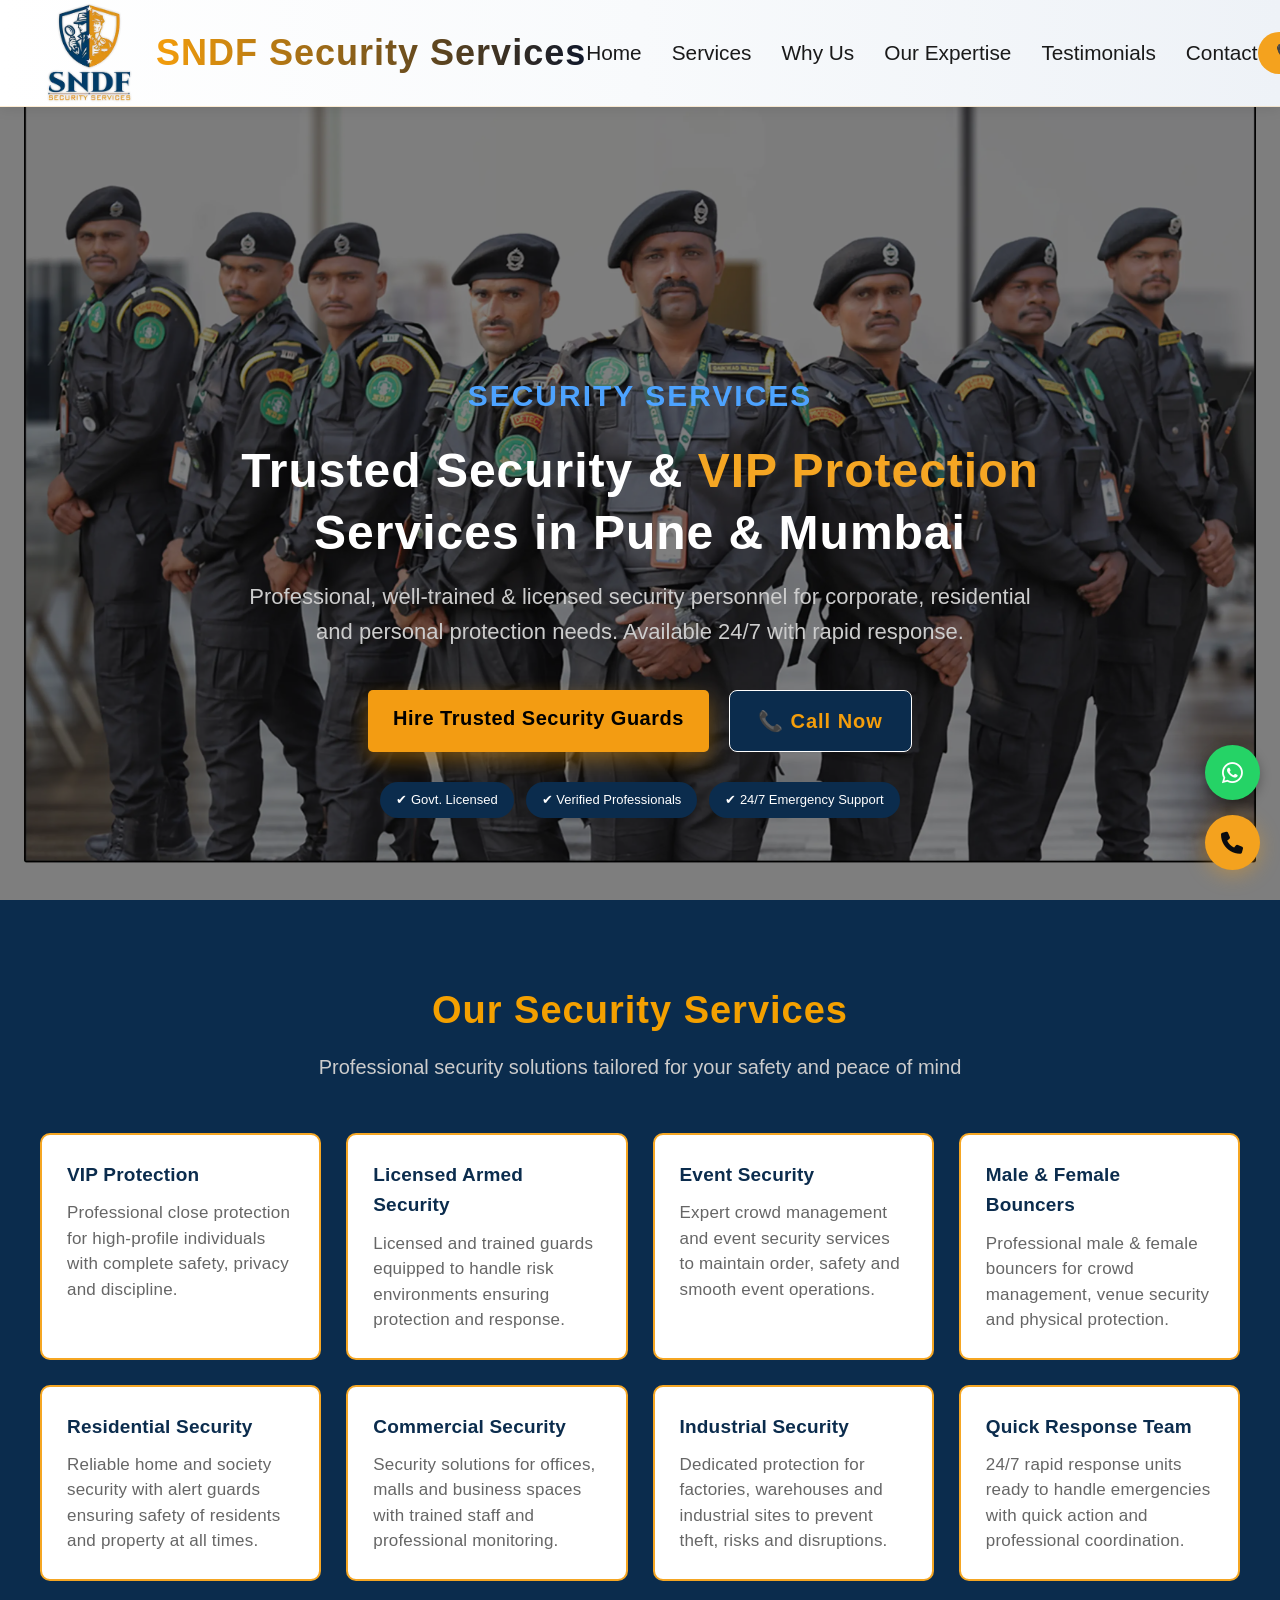
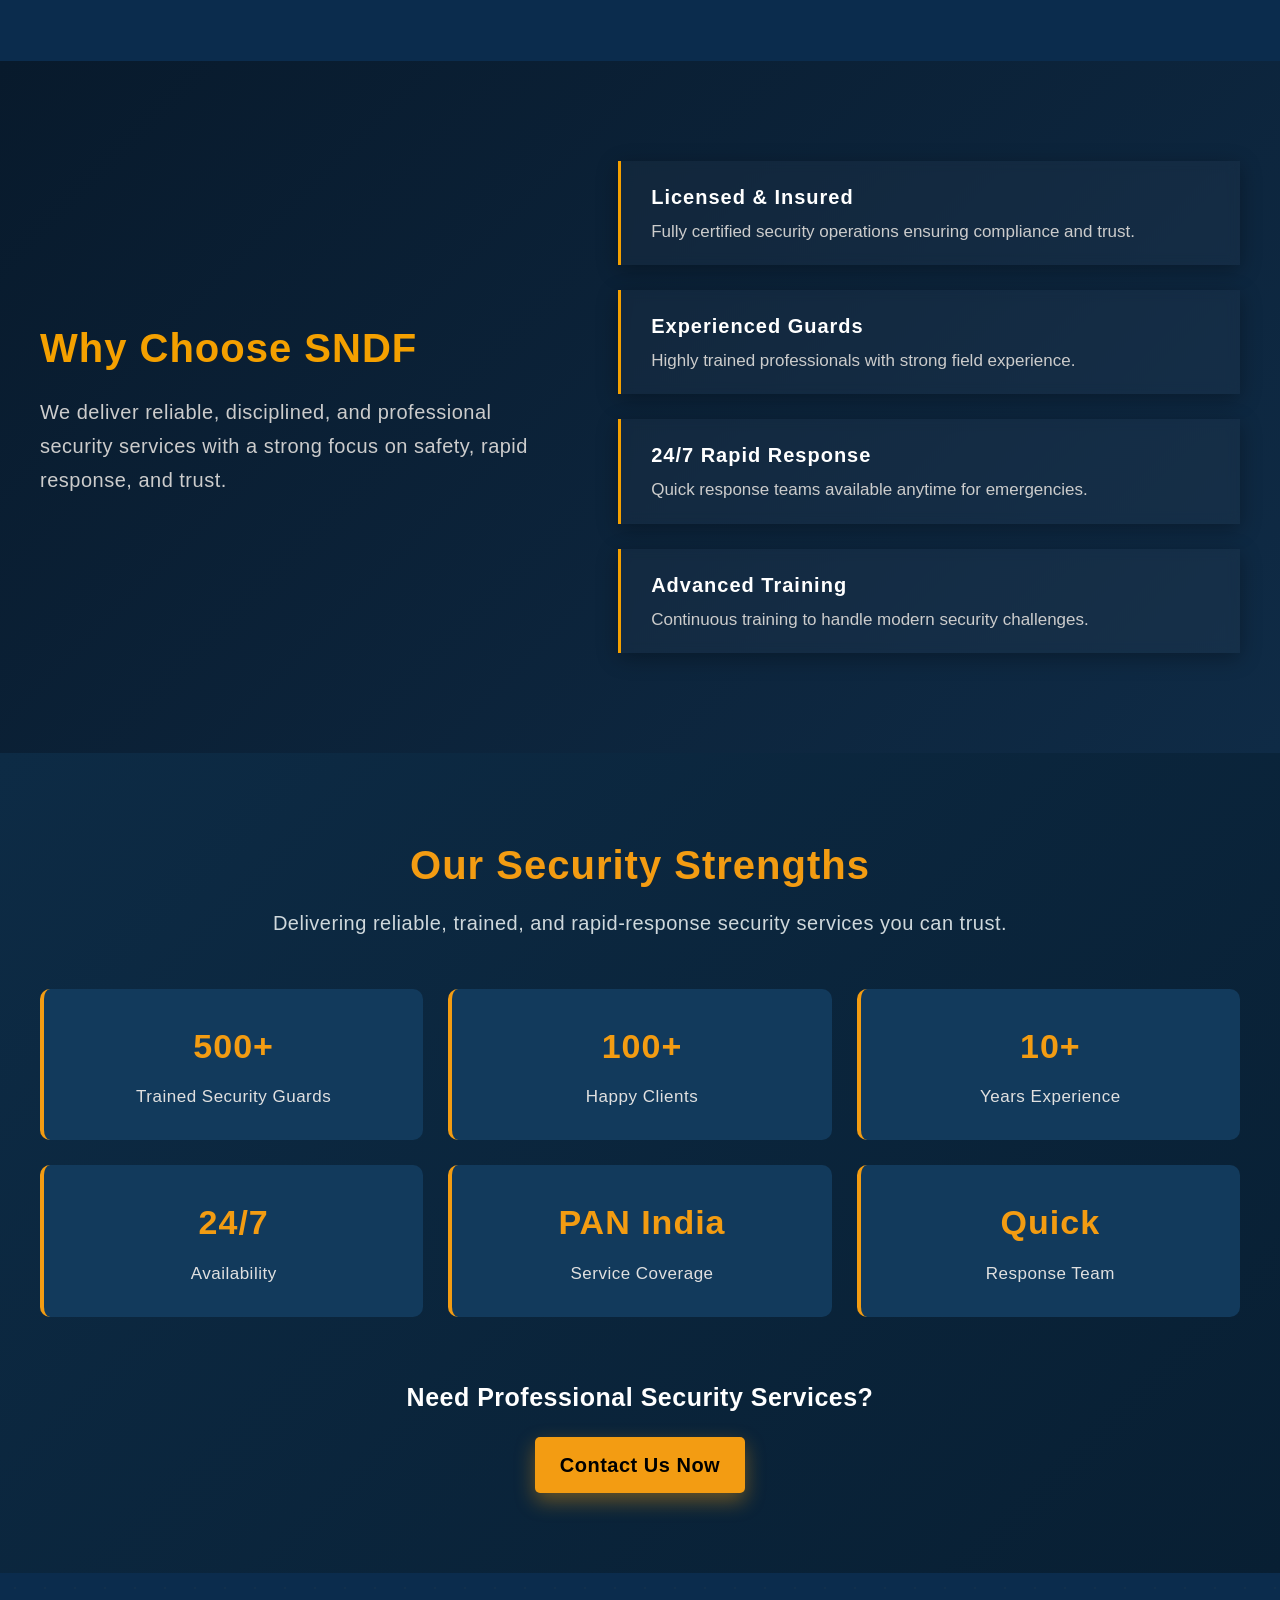
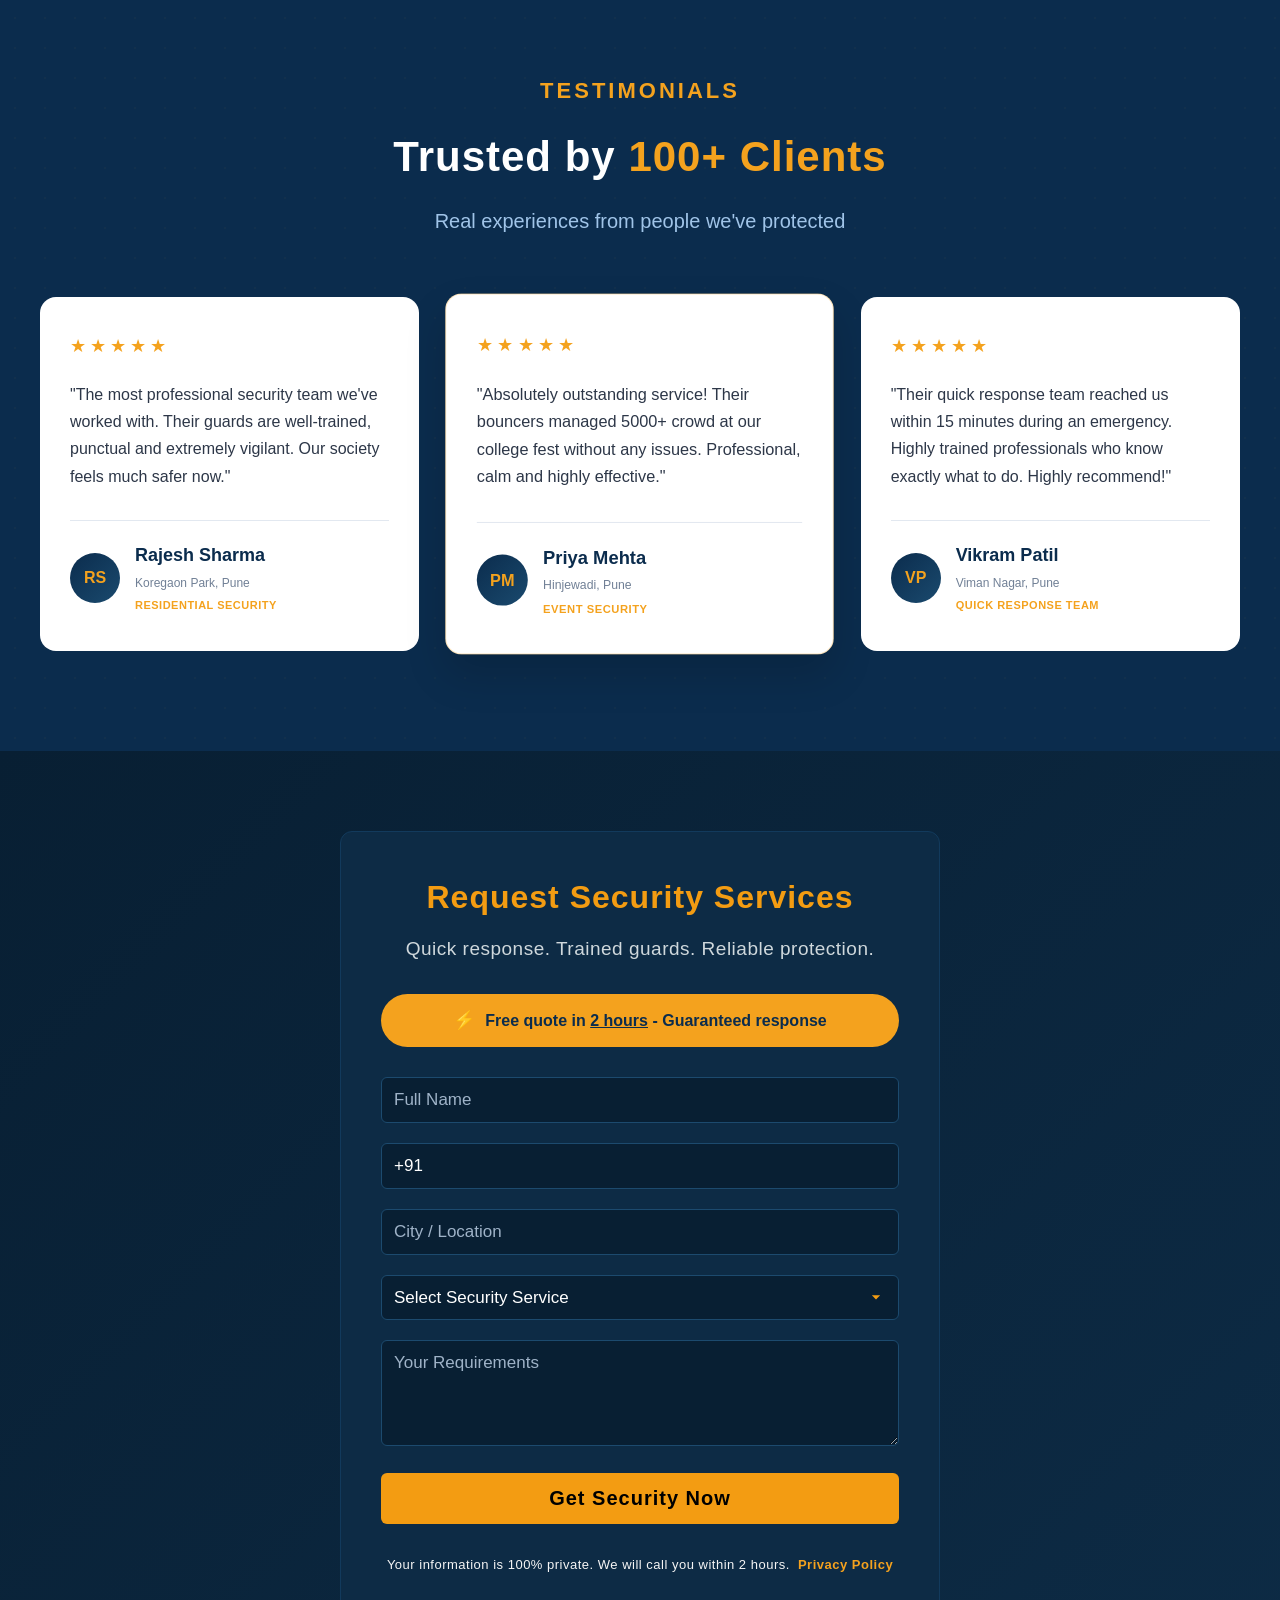
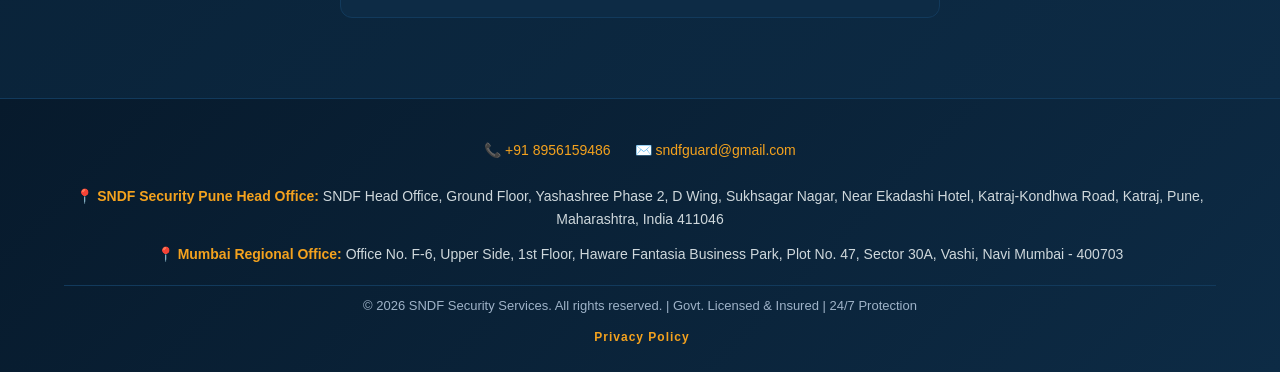
==== index.html @ a72ad461 "mobileno" ====
<!DOCTYPE html>
<html lang="en">
<head>
    <meta charset="UTF-8">
    <meta name="viewport" content="width=device-width, initial-scale=1.0">

<meta name="description" content="Looking for security guard services in Pune? SNDF provides trained security guards, bouncers, event security, corporate and residential protection. Available 24/7. Call now.">
<meta name="keywords" content="security services pune, security guards pune, bouncer services pune, private security pune, SNDF security">

<meta name="author" content="SNDF Security Services">


<meta property="og:title" content="SNDF Security Services Pune">
<meta property="og:description" content="Professional security guard services in Pune">
<meta property="og:image" content="https://sndfpunesecurity.in/images/logo.webp">
<meta property="og:url" content="https://sndfpunesecurity.in">
<meta property="og:type" content="website">


<title>Security Guard Services in Pune | SNDF Security Agency</title>

    <link rel="icon" type="image/png" href="images/favicon.png">
    <link rel="stylesheet" href="style.css">
    <link rel="stylesheet" href="https://cdnjs.cloudflare.com/ajax/libs/font-awesome/6.5.0/css/all.min.css">


    <link rel="canonical" href="https://sndfpunesecurity.in/">


    <meta name="google-site-verification" content="GGjmuTQtkPu5ayFRX8YN4pmaM0KZquWEg05yNqDVQi4" />
  </head>
<body>

    <!-- Navigation -->
<nav class="navbar">
        <div class="nav-container">
            
<div class="logo">

    <div class="logo-shield">
        <img src="images/logo.webp" alt="SNDF Security Services Pune Logo" class="logo-img">
    </div>

    <div class="logo-text">
    <span class="logo-full">
        <h2>SNDF Security Services</h2>
    </span>
</div>
</div>  
            <div class="nav-links">
               <a href="#home">Home</a>
                <a href="#services">Services</a>
                <a href="#why">Why Us</a>
                <a href="#expertise">Our Expertise</a>
                <a href="#testimonials">Testimonials</a>
                <a href="#contact">Contact</a>
            </div>


            <div class="nav-phone">
            <a href="tel:+918956159486" class="phone-link">
                📞 +91 8956159486
            </a>
          </div>

        </div>
        
    </nav>

    <!-- hero section -->

  <section class="hero" id="home">

  <div class="hero-overlay"></div>

  <div class="hero-content">
    <h5>SECURITY SERVICES</h5>

    <h1>
      Trusted Security & <span>VIP Protection</span><br>
      Services in Pune & Mumbai
    </h1>

    <p>
      Professional, well-trained & licensed security personnel for corporate, residential and personal protection needs. Available 24/7 with rapid response.
    </p>

    <div class="hero-buttons">
      <a href="#contact" class="btn-primary">Hire Trusted Security Guards</a>

       <a href="tel:+918956159486" class="btn-call">📞 Call Now</a>
    </div>

<div class="hero-badges">
  <span>✔ Govt. Licensed</span>
  <span>✔ Verified Professionals</span>
  <span>✔ 24/7 Emergency Support</span>
</div>
  </div>

</section>

        <!-- Services Section -->
  <section class="services" id="services">
  <div class="container">

    <h2 class="section-title">Our Security Services</h2>
    <p class="section-subtitle">
      Professional security solutions tailored for your safety and peace of mind
    </p>

    <div class="services-grid">

      <!-- Row 1 -->
      <div class="service-card">
        <h3>VIP Protection</h3>
        <p>Professional close protection for high-profile individuals with complete safety, privacy and discipline.</p>
      </div>

      <div class="service-card">
        <h3>Licensed Armed Security</h3>
        <p>Licensed and trained guards equipped to handle risk environments ensuring protection and response.</p>
      </div>

      <div class="service-card">
        <h3>Event Security</h3>
        <p>Expert crowd management and event security services to maintain order, safety and smooth event operations.</p>
      </div>

      <div class="service-card">
        <h3>Male & Female Bouncers</h3>
        <p>Professional male & female bouncers for crowd management, venue security and physical protection.</p>
      </div>

      <!-- Row 2 -->
      <div class="service-card">
        <h3>Residential Security</h3>
        <p>Reliable home and society security with alert guards ensuring safety of residents and property at all times.</p>
      </div>

      <div class="service-card">
        <h3>Commercial Security</h3>
        <p>Security solutions for offices, malls and business spaces with trained staff and professional monitoring.</p>
      </div>

      <div class="service-card">
        <h3>Industrial Security</h3>
        <p>Dedicated protection for factories, warehouses and industrial sites to prevent theft, risks and disruptions.</p>
      </div>

      <div class="service-card">
        <h3>Quick Response Team</h3>
        <p>24/7 rapid response units ready to handle emergencies with quick action and professional coordination.</p>
      </div>

    </div>

  </div>
</section>

        <!-- Why Choose Us -->
    
<section class="why-premium" id="why">
  <div class="container why-wrapper">

    <!-- LEFT SIDE -->
    <div class="why-left">
      <h2>Why Choose SNDF</h2>
      <p>
        We deliver reliable, disciplined, and professional security services
        with a strong focus on safety, rapid response, and trust.
      </p>
    </div>

    <!-- RIGHT SIDE -->
    <div class="why-right">

      <div class="why-strip">
        <h3>Licensed & Insured</h3>
        <p>Fully certified security operations ensuring compliance and trust.</p>
      </div>

      <div class="why-strip">
        <h3>Experienced Guards</h3>
        <p>Highly trained professionals with strong field experience.</p>
      </div>

      <div class="why-strip">
        <h3>24/7 Rapid Response</h3>
        <p>Quick response teams available anytime for emergencies.</p>
      </div>

      <div class="why-strip">
        <h3>Advanced Training</h3>
        <p>Continuous training to handle modern security challenges.</p>
      </div>

    </div>

  </div>
</section>

        <!-- Process Section -->
<section class="strengths-section" id="expertise">
  <div class="container">
    
    <div class="section-header">
      <h2>Our Security Strengths</h2>
      <p>Delivering reliable, trained, and rapid-response security services you can trust.</p>
    </div>

    <div class="strengths-grid">

      <div class="strength-item">
        <h3>500+</h3>
        <p>Trained Security Guards</p>
      </div>

      <div class="strength-item">
        <h3>100+</h3>
        <p>Happy Clients</p>
      </div>

      <div class="strength-item">
        <h3>10+</h3>
        <p>Years Experience</p>
      </div>

      <div class="strength-item">
        <h3>24/7</h3>
        <p>Availability</p>
      </div>

      <div class="strength-item">
        <h3>PAN India</h3>
        <p>Service Coverage</p>
      </div>

      <div class="strength-item">
        <h3>Quick</h3>
        <p>Response Team</p>
      </div>

    </div>

    <div class="strengths-cta">
      <h4>Need Professional Security Services?</h4>
      <a href="#contact" class="btn-primary">Contact Us Now</a>
    </div>

  </div>
</section>


<!-- testimonial -->

<!-- Testimonials Section -->
<section class="testimonials-section" id="testimonials">
  <div class="container">
    <div class="testimonials-header">
      <span class="header-tag">TESTIMONIALS</span>
      <h2>Trusted by <span>100+ Clients</span></h2>
      <p>Real experiences from people we've protected</p>
    </div>

    <div class="testimonials-wrapper">
      
      <!-- Testimonial 1 -->
      <div class="testimonial-card">
        <div class="card-inner">
          <div class="stars">★★★★★</div>
          <p class="testimonial-text">
            "The most professional security team we've worked with. Their guards are well-trained, punctual and extremely vigilant. Our society feels much safer now."
          </p>
          <div class="client-details">
            <div class="client-avatar">RS</div>
            <div class="client-info">
              <h4>Rajesh Sharma</h4>
              <p class="client-location">Koregaon Park, Pune</p>
              <p class="client-service">Residential Security</p>
            </div>
          </div>
        </div>
      </div>

      <!-- Testimonial 2 -->
      <div class="testimonial-card featured">
        <div class="card-inner">
          <div class="stars">★★★★★</div>
          <p class="testimonial-text">
            "Absolutely outstanding service! Their bouncers managed 5000+ crowd at our college fest without any issues. Professional, calm and highly effective."
          </p>
          <div class="client-details">
            <div class="client-avatar">PM</div>
            <div class="client-info">
              <h4>Priya Mehta</h4>
              <p class="client-location">Hinjewadi, Pune</p>
              <p class="client-service">Event Security</p>
            </div>
          </div>
        </div>
      </div>

      <!-- Testimonial 3 -->
      <div class="testimonial-card">
        <div class="card-inner">
          <div class="stars">★★★★★</div>
          <p class="testimonial-text">
            "Their quick response team reached us within 15 minutes during an emergency. Highly trained professionals who know exactly what to do. Highly recommend!"
          </p>
          <div class="client-details">
            <div class="client-avatar">VP</div>
            <div class="client-info">
              <h4>Vikram Patil</h4>
              <p class="client-location">Viman Nagar, Pune</p>
              <p class="client-service">Quick Response Team</p>
            </div>
          </div>
        </div>
      </div>

    </div>
  </div>
</section>


<!-- Contact Section -->
       
<section id="contact" class="contact-section">
  <div class="container">

    <div class="contact-card">
      <h2>Request Security Services</h2>
      <p>Quick response. Trained guards. Reliable protection.</p>


       <div class="urgency-banner">
        <div class="urgency-content">
          <span class="lightning">⚡</span>
          <span class="urgency-text">Free quote in <strong>2 hours</strong> - Guaranteed response</span>
        </div>
      </div>

      <form id="contactForm" class="contact-form" action="https://formsubmit.co/sndfguard@gmail.com" method="POST">

        <div class="form-group">

           <input type="text" id="name" name="Full Name" placeholder="Full Name" required
           oninput="this.value = this.value.replace(/[^A-Za-z\s]/g, '')">

        </div>

        <!-- <div class="form-group">
           <input type="tel" id="phone" name="Mobile Number" placeholder="Mobile Number" maxlength="10" required
           oninput="this.value = this.value.replace(/[^0-9]/g, '')">
        </div> -->

     
        <div class="form-group">
            <input type="tel" id="phone" name="Mobile Number" placeholder="9876543210" maxlength="14" required
                  value="+91 " oninput="validatePhoneNumber(this)">
        </div>

        <div class="form-group">
          <input type="text" id="city" name="location" placeholder="City / Location" required>
        </div>

        <!-- SERVICES DROPDOWN -->
        <div class="form-group">
          <select id="service" name="service" required>
            <option value="">Select Security Service</option>

            <option>VIP Protection</option>
            <option>Licensed Armed Security</option>
            <option>Event Security</option>
            <option>Male & Female Bouncers</option>
            <option>Residential Security</option>
            <option>Commercial Security</option>
            <option>Industrial Security</option>
            <option>Quick Response Team (QRT)</option>
          </select>
        </div>

        <div class="form-group">
          <textarea rows="4" name="Requirements" placeholder="Your Requirements"></textarea>
        </div>

        <button type="submit">Get Security Now</button>

        
        <div class="privacy-note">
          
          <p>Your information is 100% private. We will call you within 2 hours. <a href="javascript:void(0)" class="privacy-link">Privacy Policy</a> </p>
      </div>

        <input type="hidden" name="_subject" value="🚨 New SndfGuard Enquiry">

        <input type="hidden" name="_template" value="table">

        <input type="hidden" name="_next" value="https://sndfpunesecurity.in//thankyou.html">

        <input type="hidden" name="_captcha" value="false">

      </form>
    </div>

  </div>
</section>


        <!-- Footer -->
        <footer class="footer">
            <div class="footer-info">
                <div class="footer-contact">
                    <span>
                        📞 <a href="tel:+918956159486">+91 8956159486</a> 
                        
                    </span>
                    <span>✉️ <a href="mailto:sndfguard@gmail.com">sndfguard@gmail.com</a></span>
                </div>

                <p>📍 <strong>SNDF Security Pune Head Office:</strong> 
                   SNDF Head Office, Ground Floor, Yashashree Phase 2, D Wing, Sukhsagar Nagar,
                   Near Ekadashi Hotel, Katraj-Kondhwa Road, Katraj, Pune, Maharashtra, India 411046
                </p>

                <p>📍 <strong>Mumbai Regional Office:</strong> 
                    Office No. F-6, Upper Side, 1st Floor, 
                    Haware Fantasia Business Park, Plot No. 47, 
                    Sector 30A, Vashi, Navi Mumbai - 400703
                </p>
            </div>

            <div class="footer-bottom">
                <p>© 2026 SNDF Security Services. All rights reserved. | Govt. Licensed & Insured | 24/7 Protection</p>
            
                 <p class="footer-links">
                    <a href="javascript:void(0)" class="privacy-link">Privacy Policy</a>
                </p>

              </div>
        </footer>
    </main>

    <!-- Floating WhatsApp Button -->
    <a href="https://wa.me/918956159486" class="whatsapp-float" target="_blank">
        <i class="fab fa-whatsapp"></i>
    </a>

    <!-- Floating Call Button -->
    <button class="floating-call" onclick="window.location.href='tel:+918956159486'">
        <i class="fas fa-phone"></i>
    </button>


<!-- Privacy Policy Modal -->
<div id="privacyModal" class="privacy-modal">
    <div class="modal-content">
        <div class="modal-header">
            <h3>Privacy Policy</h3>
            <span class="close-modal">&times;</span>
        </div>
        <div class="modal-body">
            <h4>1. Information We Collect</h4>
            <p>We collect your name, phone number, location and service requirements when you fill out our contact form.</p>
            
            <h4>2. How We Use Your Information</h4>
            <p>We use your information to provide security service quotes, respond to your inquiries and contact you regarding our services.</p>
            
            <h4>3. Data Protection</h4>
            <p>Your information is 100% private and secure. We do not sell, trade or share your personal information with third parties.</p>
            
            <h4>4. Communication</h4>
            <p>By submitting the form, you agree that we may call or message you regarding your security service requirements.</p>
            
            <h4>5. Contact Us</h4>
            <p>For any privacy concerns, contact us at: <a href="mailto:sndfguard@gmail.com">sndfguard@gmail.com</a></p>
            
            <p class="policy-date"><strong>Last Updated:</strong> January 2026</p>
        </div>
    </div>
</div>

    <!-- <script src="js/script.js"></script> -->


<script>
function validatePhoneNumber(input) {
    // Store current cursor position
    let cursorPos = input.selectionStart;
    
    // Remove everything except +91 and numbers
    let raw = input.value;
    
    // If +91 is not at start, add it
    if (!raw.startsWith('+91 ')) {
        raw = '+91 ';
    }
    
    // Extract only numbers after +91
    let numbers = raw.replace('+91 ', '').replace(/[^0-9]/g, '');
    
    // Limit to 10 digits
    if (numbers.length > 10) {
        numbers = numbers.slice(0, 10);
    }
    
    // Set new value
    input.value = '+91 ' + numbers;
    
    // Adjust cursor position
    if (cursorPos < input.value.length) {
        input.setSelectionRange(cursorPos, cursorPos);
    }
}


// Get modal element
var modal = document.getElementById('privacyModal');

// Get all privacy policy links (both in form and footer)
var privacyLinks = document.querySelectorAll('.privacy-link');

// Get close button
var closeBtn = document.querySelector('.close-modal');

// Open modal when any privacy link is clicked
privacyLinks.forEach(function(link) {
    link.onclick = function(e) {
        e.preventDefault();
        modal.style.display = 'block';
        // Prevent body scroll when modal is open
        document.body.style.overflow = 'hidden';
    }
});

// Close modal when X is clicked
if(closeBtn) {
    closeBtn.onclick = function() {
        modal.style.display = 'none';
        // Restore body scroll
        document.body.style.overflow = 'auto';
    }
}

// Close modal when clicking outside the modal content
window.onclick = function(e) {
    if (e.target == modal) {
        modal.style.display = 'none';
        // Restore body scroll
        document.body.style.overflow = 'auto';
    }
}

</script>
    
</body>
</html>
---- style.css ----
/* Reset and Base Styles */
* {
    margin: 0;
    padding: 0;
    box-sizing: border-box;
    font-family: 'Inter', -apple-system, BlinkMacSystemFont, 'Segoe UI', Roboto, sans-serif;
}

:root {
    --primary-blue: #0D4F7C;
    --primary-gold: #F4A21E;
    --dark-bg: #0a0c0f;
    --light-bg: #1a1e24;
    --text-light: #e5e7eb;
    --text-gray: #9ca3af;
}

body {
    background-color: var(--dark-bg);
    color: var(--text-light);
    line-height: 1.6;
    scroll-behavior: smooth;
}

/* Custom Scrollbar */
::-webkit-scrollbar {
    width: 8px;
}
::-webkit-scrollbar-track {
    background: var(--light-bg);
}
::-webkit-scrollbar-thumb {
    background: var(--primary-gold);
    border-radius: 4px;
}


section {
  scroll-margin-top: 120px;
}

/* Navigation */
.navbar {
     background: linear-gradient(
        to right,
        #ffffff,
        #f8fafc,
        #eef2f7
    );
    backdrop-filter: blur(10px);
    position: fixed;
    width: 100%;
    top: 0;
    z-index: 1000;
    border-bottom: 1px solid rgba(244, 162, 30, 0.2);
    padding: 1.5rem 5%;
    box-shadow: 0 3px 12px rgba(0,0,0,0.08);

}

.nav-container {
    max-width: 1400px;
    margin: 0 auto;
    display: flex;
    justify-content: space-between;
    align-items: center;
}

.logo {
    display: flex;
    align-items: center;
    gap: 12px;
}

/* 🔥 FORCE BIG SCALE */
.logo-img {
    width: auto;
    height: 100%;
    transform: scale(1.8); /* 🔥 main fix */
    object-fit: contain;
}

.logo-full {
    font-size: 1.5rem;
    font-weight: 800;
    white-space: nowrap;
    letter-spacing: 1px;
    margin-left: 30px;
    align-items: center;
    /* color: #F4A21E;  */
    background: linear-gradient(90deg, #f59e0b, #0f172a);
  -webkit-background-clip: text;
  -webkit-text-fill-color: transparent;
}


.nav-links {
    display: flex;
    gap: 30px;
    justify-content: flex-end;
    flex-shrink: 0; 
    
}

.nav-links a {
    color: var(--text-light);
    text-decoration: none;
    font-weight: 500;
    font-size: 1.3rem;
    transition: color 0.3s;
    position: relative;
    color: #1a1a1a;
    white-space: nowrap;   

    
}

.nav-links a::after {
    content: '';
    position: absolute;
    bottom: -6px;
    left: 0;
    width: 0;
    height: 2px;
    transition: width 0.3s;
    background: #f4a21e;
}

.nav-links a:hover {
    color: var(--primary-gold);
}

.nav-links a:hover::after {
    width: 100%;
}


.nav-phone {
    flex-shrink: 0; /* Prevents shrinking */
}

.phone-link {
    background: #f4a21e;
    color: white !important;
    padding: 8px 18px;
    border-radius: 50px;
    font-weight: 600;
    font-size: 1rem;
    text-decoration: none;
    display: inline-block;
    transition: all 0.3s ease;
    white-space: nowrap;
}

.phone-link:hover {
    background: #e8910a;
    transform: scale(1.05);
}


@media (max-width: 1200px) {

.logo-full {

    font-size: 1rem;
    margin-left: 10px;

}

.nav-links
{
    margin-left: 10px;
    gap: 15px;
}
  

.nav-links a {
    font-size: 13px;
   
  }

    .phone-link {
        padding: 6px 12px;
        font-size: 0.85rem;
    }
  
}

/* ============================= */
/* 📱 MOBILE (≤ 768px) */
/* ============================= */

@media (max-width: 768px) {

    .navbar {
        padding: 0.8rem 4%;
    }

    .nav-container {
        flex-wrap: wrap; /* allow wrapping */
        gap: 10px;
        justify-content: center;
    }

    /* LOGO */
    .logo-img {
        transform: scale(1.2);
    }

    .logo-full {
        font-size: 1.1rem;
        margin-left: 8px;
    }

    /* NAV LINKS */
    .nav-links {
        width: 100%;
        justify-content: center;
        flex-wrap: wrap;
        gap: 12px;
    }

    .nav-links a {
        font-size: 0.95rem;
        padding: 6px 8px;
    }

    .nav-links a::after {
        bottom: -3px;
    }

    .nav-phone {
        order: 1;
        margin-left: auto;
    }

}


@media (max-width: 480px) {

    .logo-full {
        font-size: 0.95rem;
    }

    .logo-img {
        transform: scale(1.1);
    }

    .nav-links {
        gap: 8px;
    }

    .nav-links a {
        font-size: 0.85rem;
    }

    .nav-phone {
        margin: 0 auto;
    }

}


@media (min-width: 769px) and (max-width: 1024px) {

    .logo-img {
        transform: scale(1.4);
    }

    .logo-full {
        font-size: 1.5rem;
    }

    .nav-links {
        gap: 20px;
    }

    .nav-links a {
        font-size: 1.1rem;
    }

    
}




/* HERO SECTION */
.hero {
    position: relative;
    height: 100vh;
    background: url("./images/img1.webp") no-repeat;
    background-size: cover;

    /* 🔥 CHANGE THIS */
    background-position: center 25%; 

    display: flex;
    align-items: center;
    justify-content: center;
    text-align: center;
    padding: 0 20px;

    animation: zoomBg 20s ease-in-out infinite alternate;
   
}

/* DARK OVERLAY */
.hero-overlay {
    position: absolute;
    inset: 0;
    background: rgba(0,0,0,0.5);
        
    
}

/* CONTENT */
.hero-content {
    position: relative;
    max-width: 800px;
    z-index: 2;
    padding-top: 250px;
}

/* SMALL TITLE */
.hero-content h5 {
    color: #4da3ff; /* BLUE FROM LOGO */
    letter-spacing: 2px;
    margin-bottom: 10px;
    font-size: 30px;
    margin-top: 40px; 
    
}

/* MAIN HEADING */
.hero-content h1 {
    font-size: 48px;
    font-weight: 700;
    color: #fff;
    line-height: 1.3;
    margin-top: 20px;
    letter-spacing: 1px;
}

/* ORANGE HIGHLIGHT */
.hero-content h1 span {
    color: #f5a623; /* ORANGE FROM LOGO */
}

/* PARAGRAPH */
.hero-content p {
    color: #ccc;
    margin: 20px 0;
    font-size: 22px;
    margin-top: 15px;
}

/* BUTTONS */
.hero-buttons {
    margin-top: 40px;
    display: flex;
    gap: 20px;
    justify-content: center;
    flex-wrap: wrap;
}

.btn-primary {
    background: linear-gradient(135deg, #f59e0b, #ffb703);
    color: #0b2c4d; /* navy text */
    padding: 14px 28px;
    border-radius: 8px;
    text-decoration: none;
    font-weight: 600;
    font-size: 20px; /* FIXED (30px was too big ❌) */
    display: inline-block;
    transition: all 0.3s ease;
    border: none;
    box-shadow: 0 8px 20px rgba(245, 158, 11, 0.4);
    letter-spacing:0.5px;
}

/* HOVER */
.btn-primary:hover {
    transform: translateY(-2px);
}

.btn-call {
    background: #0b2c4d;
    color: #f59e0b;
    padding: 14px 28px;
    border-radius: 8px;
    text-decoration: none;
    font-weight: 700;
    font-size: 20px;
    display: inline-block;
    transition: all 0.3s ease;
    border: 1px solid white;
    letter-spacing: 1px;
}

.btn-call:hover {
    background: #f59e0b;
    color: #0b2c4d;
    transform: translateY(-2px);
    box-shadow: 0 8px 20px rgba(245, 158, 11, 0.4);
}

/* INFO TEXT */
.hero-badges {
    margin-top: 30px;
    display: flex;
    justify-content: center;
    gap: 12px;
    flex-wrap: wrap;
}

.hero-badges span {
    background: #0b2c4d; /* navy */
    color: #fff; /* white text */
    padding: 8px 16px;
    border-radius: 30px;
    font-size: 13px;
    font-weight: 500;
    border: none;
    transition: all 0.3s ease;
}

/* HOVER EFFECT */


/* BACKGROUND ZOOM EFFECT */
/* @keyframes zoomBg {
    from { background-size: 100%; }
    to { background-size: 110%; }
} */

   /* TABLET (1024px ↓) */

@media (max-width: 1024px) {

    .hero {
        height: 100vh;
    }

    .hero-content h1 {
        font-size: 40px;
    }

    .hero-content h5 {
        font-size: 24px;
       
    }

    .hero-content p {
        font-size: 17px;
    }

    

    .btn-primary, .btn-call {
        font-size: 17px;
        padding: 12px 24px;
    }
    
    .hero-buttons {
        gap: 15px;
    }
}


/* =========================
   MOBILE (768px ↓)
========================= */
@media (max-width: 768px) {

    .hero {
        height: auto;
        padding: 110px 15px 60px;
        
        background-position: center top;
        background-size: cover;
 
    }

    .hero-content {
        padding: 10px;
    }

    .hero-content h5 {
        font-size: 16px;
        letter-spacing: 1px;
    }

    .hero-content h1 {
        font-size: 28px;
        line-height: 1.4;
    }

    .hero-content p {
        font-size: 15px;
    }

    .hero-buttons {
        flex-direction: column;
        align-items: center;
        gap: 12px;
    }
    
    .btn-primary, .btn-call {
        font-size: 16px;
        padding: 12px 20px;
        width: 100%;
        max-width: 280px;
        text-align: center;
    }

    .hero-badges {
        gap: 8px;
    }

    .hero-badges span {
        font-size: 12px;
        padding: 6px 12px;
    }
}


/* =========================
   SMALL MOBILE (480px ↓)
========================= */
@media (max-width: 480px) {

    .hero{
    background-position: center top;
    background-size: cover;

    }

    .hero-content{
        padding-top: 180px;
    }
    .hero-content h1 {
        font-size: 24px;
        margin-top: 10;
    }

    .hero-content p {
        font-size: 16px;
        
    }

    .hero-content h5 {
        font-size: 18px;
        margin-bottom: 0;
       
    }

    .btn-primary, .btn-call {
        font-size: 15px;
        padding: 10px 18px;
    }
}
 


/* Services Section */
/* =========================
   SERVICES SECTION
========================= */
.services {
    background: #0b2c4d; /* navy background */
    padding: 80px 20px;
    text-align: center;
}

.section-title {
    font-size: 38px;
    /* color: #fff; */
    color: #f4a000;
    margin-bottom: 10px;
    letter-spacing: 1px;
}

.section-subtitle {
    color: #ccc;
    margin-bottom: 50px;
    font-size: 20px;
}

/* GRID */
.services-grid {
    display: grid;
    grid-template-columns: repeat(4, 1fr);
    gap: 25px;
    max-width: 1200px;
    margin: 0 auto;
}

/* CARD */
.service-card {
    background: #ffffff;
    padding: 25px;
    border-radius: 10px;
    text-align: left;
    transition: all 0.3s ease;
    /* border-top: 1px solid #f5a623;  */
    border: 2.5px solid #f5a623;
}

/* TITLE */
.service-card h3 {
    font-size: 19px;
    color: #0b2c4d;
    margin-bottom: 10px;
    letter-spacing: 0.2px;
}

/* TEXT */
.service-card p {
    font-size: 17px;
    color: #666;
    line-height: 1.5;
    letter-spacing: 0.2px;
}

/* HOVER */
.service-card:hover {
    transform: translateY(-6px);
    box-shadow: 0 10px 25px rgba(0,0,0,0.15);
}


/* =========================
   TABLET (1024px ↓)
========================= */
@media (max-width: 1024px) {
    .services-grid {
        grid-template-columns: repeat(2, 1fr);
    }
}


/* =========================
   MOBILE (768px ↓)
========================= */
@media (max-width: 768px) {

    .section-title {
        font-size: 28px;
    }

    .services-grid {
        grid-template-columns: 1fr;
    }

    .service-card {
        text-align: center;
    }
}


/* =========================
   SMALL MOBILE (480px ↓)
========================= */
@media (max-width: 480px) {

    .section-title {
        font-size: 30px;
    }

    .section-subtitle {
        font-size: 17px;
    }

    .service-card h3 {
        font-size: 18px;
    }

    .service-card p {
        font-size: 16px;
    }
}
/* Why Choose Us */
.why-premium {
    background: linear-gradient(135deg, #081a2c, #0f2b46);
    padding: 100px 20px;
    color: #fff;
}

/* LAYOUT */
.why-wrapper {
    max-width: 1200px;
    margin: auto;
    display: grid;
    grid-template-columns: 1fr 1.2fr;
    gap: 60px;
    align-items: center;
}

/* LEFT */
.why-left h2 {
    font-size: 40px;
    color: #f4a000;
    margin-bottom: 15px;
    letter-spacing: 1px;
}

.why-left p {
    color: #ccc;
    line-height: 1.7;
    font-size: 20px;
    letter-spacing: 0.5px;
}

/* RIGHT STRIPS */
.why-right {
    display: flex;
    flex-direction: column;
    gap: 25px;
}

/* STRIP DESIGN */
.why-strip {
    position: relative;
    padding: 20px 20px 20px 30px;
    border-left: 3px solid #f4a000;
    /* background: rgba(255,255,255,0.02); */
    transition: 0.3s;
    background: rgba(255, 255, 255, 0.03);
    backdrop-filter: blur(6px);
    box-shadow: 0 5px 20px rgba(0,0,0,0.3);

    
}

/* GLOW EFFECT */
.why-strip::before {
    content: "";
    position: absolute;
    left: -3px;
    top: 0;
    height: 0%;
    width: 3px;
    background: #f4a000;
    transition: 0.4s;
}

.why-strip:hover::before {
    height: 100%;
}

/* TEXT */
.why-strip h3 {
    font-size: 20px;
    margin-bottom: 5px;
    letter-spacing: 1px;
}

.why-strip p {
    font-size: 17px;
    color: #ccc;
}

/* HOVER */
.why-strip:hover {
    transform: translateX(8px);
    background: rgba(255,255,255,0.05);
}

/* ================= */
/* 📱 RESPONSIVE */
/* ================= */

@media (max-width: 992px) {
    .why-wrapper {
        grid-template-columns: 1fr;
        text-align: center;
    }

    .why-left h2 {
        font-size: 30px;
    }

    .why-strip {
        text-align: left;
    }
}

@media (max-width: 576px) {
    .why-premium {
        padding: 70px 15px;
    }

    .why-left h2 {
        font-size: 30px;
        letter-spacing: 1px;
    }

    .why-left p{
        font-size: 17;
    }

    .why-strip h3 {
        font-size: 19px;
    }

    .why-strip p {
        font-size: 16px;
        letter-spacing: 0.5px;
    }
}

/*process section*/
/* ===== Strengths Section ===== */
.strengths-section {
  background: linear-gradient(135deg, #0d2b45, #081f33);
  padding: 80px 20px;
  color: #fff;
  text-align: center;
}

.container {
  max-width: 1200px;
  margin: auto;
}

/* Header */
.section-header h2 {
  font-size: 40px;
  color: #f39c12;
  margin-bottom: 10px;
  letter-spacing: 1px;
  
}

.section-header p {
  font-size: 20px;
  color: #cfd8dc;
  margin-bottom: 50px;
  letter-spacing: 0.5px;
}

/* Grid */
.strengths-grid {
  display: grid;
  grid-template-columns: repeat(3, 1fr);
  gap: 25px;
}

/* Item */
.strength-item {
  background: #123a5c;
  padding: 30px 20px;
  border-radius: 10px;
  border-left: 4px solid #f39c12;
  transition: 0.3s;
}

.strength-item h3 {
  font-size: 34px;
  color: #f39c12;
  margin-bottom: 10px;
  letter-spacing: 1px;
  font-weight: 700;
  
}

.strength-item p {
  font-size: 17px;
  color: #e0e0e0;
  letter-spacing: 0.5px;
}

/* Hover (very subtle) */
.strength-item:hover {
  background: #15456d;
}

/* CTA */
.strengths-cta {
  margin-top: 60px;
}

.strengths-cta h4 {
  font-size: 25px;
  margin-bottom: 20px;
  letter-spacing: 0.5px;
}

.btn-primary {
  display: inline-block;
  background: #f39c12;
  color: #000;
  padding: 12px 25px;
  border-radius: 5px;
  text-decoration: none;
  font-weight: bold;
  transition: 0.3s;
}

.btn-primary:hover {
  background: #ffb84d;
}

/* ===== RESPONSIVE ===== */

/* Tablet */
@media (max-width: 992px) {
  .strengths-grid {
    grid-template-columns: repeat(2, 1fr);
  }
}

/* Mobile */
@media (max-width: 576px) {
  .section-header h2 {
    font-size: 30px;
    margin-top: 0;
  }

  .strengths-grid {
    grid-template-columns: 1fr;
  }

  .strength-item {
    padding: 25px 15px;
  }

  .strength-item h3{
    font-size: 26px;
  }

  .strengths-cta h4{
    font-size: 22px;
  }
}

/* Contact Section */
/* ===== CONTACT SECTION ===== */
.contact-section {
  background: linear-gradient(135deg, #081f33, #0d2b45);
  padding: 80px 20px;
}

/* CARD */
.contact-card {
  max-width: 600px;
  margin: auto;
  background: #0d2b45;
  padding: 40px;
  border-radius: 12px;
  border: 1px solid #123a5c;
  text-align: center;

}

.contact-card h2 {
  color: #f39c12;
  margin-bottom: 10px;
  font-size: 32px;
  letter-spacing: 1px;
}

.contact-card p {
  color: #cfd8dc;
  margin-bottom: 30px;
  font-size: 19px;
  letter-spacing: 0.5px;
}

/* FORM */
.form-group {
  margin-bottom: 20px;
  text-align: left;
}

/* INPUTS */
.form-group input,
.form-group textarea,
.form-group select {
  width: 100%;
  padding: 12px;
  background: #081f33;
  border: 1px solid #1c4a6e;
  border-radius: 6px;
  color: #fff;
  font-size: 17px;
}

/* PLACEHOLDER */
.form-group input::placeholder,
.form-group textarea::placeholder {
  color: #9fb3c8;
}

/* DROPDOWN FIX */
.form-group select {
  appearance: none;
  cursor: pointer;

  /* custom arrow */
  background-image: url("data:image/svg+xml;utf8,<svg fill='%23f39c12' height='20' viewBox='0 0 24 24' width='20' xmlns='http://www.w3.org/2000/svg'><path d='M7 10l5 5 5-5z'/></svg>");
  background-repeat: no-repeat;
  background-position: right 12px center;
}

/* FOCUS */
.form-group input:focus,
.form-group textarea:focus,
.form-group select:focus {
  border-color: #6a4304;
  outline: none;
}

/* OPTIONS */
.form-group select option {
  color: white;
}

/* BUTTON */
button {
  width: 100%;
  padding: 14px;
  background: #f39c12;
  border: none;
  border-radius: 6px;
  font-weight: bold;
  font-size: 20px;
  cursor: pointer;
  transition: 0.3s;
  letter-spacing: 1px;
}

button:hover {
  background: #ffb84d;
}

.urgency-banner {
    background: #f4a21e;
    border-radius: 50px;
    padding: 12px 20px;
    margin-bottom: 30px;
    text-align: center;
}

.urgency-content {
    display: flex;
    align-items: center;
    justify-content: center;
    gap: 10px;
    flex-wrap: wrap;
}

.lightning {
    font-size: 18px;
    color: #0b2c4d;
}

.urgency-text {
    color: #0b2c4d;
    font-size: 16px;
    font-weight: 600;
}

.urgency-text strong {
    font-weight: 800;
    text-decoration: underline;
}

.privacy-note {
    text-align: center;
    margin-top: 15px;
    padding-top: 12px;
}



.privacy-note p {
    color: whitesmoke;
    font-size: 13px;
    font-weight: 500;
    margin: 0;
    display: inline;
}

.privacy-link {
    color: #f4a21e;
    text-decoration: none;
    font-weight: 700;
    margin-left: 4px;
}

.privacy-link:hover {
    text-decoration: underline;
}


/* ===== RESPONSIVE ===== */
@media (max-width: 768px) {
  .contact-card {
    padding: 30px;
  }

   .urgency-banner {
        padding: 10px 15px;
    }
    
    .urgency-text {
        font-size: 14px;
    }
    
    .lightning {
        font-size: 16px;
    }
}

@media (max-width: 480px) {
  .contact-card {
    padding: 20px;

  }

  .contact-card h2 {
    font-size: 22px;
  }

  urgency-banner {
        padding: 8px 12px;
        margin-bottom: 20px;
    }
    
    .urgency-text {
        font-size: 12px;
    }
    
    .lightning {
        font-size: 14px;
    }

     .privacy-note p {
        font-size: 11px;
    }
    
   
    .privacy-link {
        font-size: 11px;
    }

}


/* Privacy Policy Modal with Blur Effect */
.privacy-modal {
    display: none;
    position: fixed;
    z-index: 2000;
    left: 0;
    top: 0;
    width: 100%;
    height: 100%;
    background-color: rgba(0, 0, 0, 0.8);
    backdrop-filter: blur(5px);
    overflow: auto;
}

.modal-content {
    background: #0b2c4d;
    margin: 8% auto;
    max-width: 600px;
    width: 90%;
    border-radius: 12px;
    border: 1px solid #f4a21e;
    animation: slideDown 0.3s ease;
}

@keyframes slideDown {
    from {
        transform: translateY(-50px);
        opacity: 0;
    }
    to {
        transform: translateY(0);
        opacity: 1;
    }
}

.modal-header {
    display: flex;
    justify-content: space-between;
    align-items: center;
    padding: 20px 25px;
    border-bottom: 1px solid #1c4a6e;
}

.modal-header h3 {
    color: #f4a21e;
    font-size: 24px;
    margin: 0;
}

.close-modal {
    color: #fff;
    font-size: 32px;
    font-weight: bold;
    cursor: pointer;
    transition: 0.3s;
}

.close-modal:hover {
    color: #f4a21e;
}

.modal-body {
    padding: 25px;
    max-height: 500px;
    overflow-y: auto;
}

.modal-body h4 {
    color: #f4a21e;
    font-size: 18px;
    margin: 20px 0 10px 0;
}

.modal-body h4:first-child {
    margin-top: 0;
}

.modal-body p {
    color: #cfd8dc;
    font-size: 14px;
    line-height: 1.6;
    margin-bottom: 15px;
}

.modal-body a {
    color: #f4a21e;
    text-decoration: none;
}

.modal-body a:hover {
    text-decoration: underline;
}

.policy-date {
    margin-top: 20px;
    padding-top: 15px;
    border-top: 1px solid #1c4a6e;
    color: #9fb3c8;
}

/* Responsive */
@media (max-width: 768px) {
    .modal-content {
        margin: 20% auto;
        width: 95%;
    }
    
    .modal-header h3 {
        font-size: 20px;
    }
    
    .modal-body {
        padding: 20px;
        max-height: 400px;
    }
    
    .modal-body h4 {
        font-size: 16px;
    }
    
    .modal-body p {
        font-size: 13px;
    }
}



/* Footer */
.footer {
    background: linear-gradient(135deg, #071a2c, #0d2b45);
    color: #cfd8dc;
    padding: 2.5rem 5% 1.5rem;
    border-top: 1px solid #123a5c;}

.footer-info p {
    margin: 0.8rem 0;
    font-size: 14px;
    line-height: 1.6;
    text-align: center;
}

.footer-info a {
    color: var(--primary-gold);
    text-decoration: none;
}

.footer-info a:hover {
    text-decoration: underline;
}

.footer-info strong {
    color: var(--primary-gold);
}

.footer-bottom {
     margin-top: 20px;
     padding-top: 10px;
     text-align: center;
    border-top: 1px solid #123a5c;    
    text-align: center;
    font-size: 13px;
   color: #9fb3c8;
}

.footer-contact {
    display: flex;
    justify-content: center;
    align-items: center;
    gap: 1.5rem;
    flex-wrap: wrap;
    margin-bottom: 1.5rem;
    font-size: 14px;
}

.footer-contact a {
    color: var(--primary-gold);
    text-decoration: none;
}

/* Footer Privacy Link */
.footer-links {
    margin-top: 10px;
}

.footer-links .privacy-link {
    color: #f4a21e;
    text-decoration: none;
    font-size: 12px;
    letter-spacing: 1px;
}

.footer-links .privacy-link:hover {
    text-decoration: underline;
}

/* Floating Buttons */
.whatsapp-float {
    position: fixed;
    bottom: 100px;
    right: 20px;
    background: #25D366;
    color: white;
    font-size: 24px;
    width: 55px;
    height: 55px;
    display: flex;
    align-items: center;
    justify-content: center;
    border-radius: 50%;
    z-index: 999;
    text-decoration: none;
    box-shadow: 0 4px 12px rgba(0, 0, 0, 0.3);
    transition: transform 0.3s;
}

.floating-call {
    position: fixed;
    bottom: 30px;
    right: 20px;
    background: var(--primary-gold);
    color: var(--dark-bg);
    width: 55px;
    height: 55px;
    border-radius: 50%;
    display: flex;
    align-items: center;
    justify-content: center;
    font-size: 22px;
    cursor: pointer;
    box-shadow: 0 5px 20px rgba(244, 162, 30, 0.4);
    transition: all 0.3s;
    z-index: 999;
    border: none;
}

.whatsapp-float:hover,
.floating-call:hover {
    transform: scale(1.1);
}



/* testimonail section............................................. */

/* =========================
   TESTIMONIALS SECTION - PREMIUM
========================= */
.testimonials-section {
    background: #0b2c4d;
    padding: 100px 20px;
    position: relative;
    overflow: hidden;
}

/* Subtle background pattern */
.testimonials-section::before {
    content: '';
    position: absolute;
    top: 0;
    left: 0;
    right: 0;
    bottom: 0;
    background-image: radial-gradient(rgba(244, 162, 30, 0.03) 1px, transparent 1px);
    background-size: 30px 30px;
    pointer-events: none;
}

.testimonials-header {
    text-align: center;
    margin-bottom: 60px;
    position: relative;
}

.header-tag {
    color: #f4a21e;
    font-size: 22px;
    letter-spacing: 3px;
    text-transform: uppercase;
    font-weight: 600;
    display: inline-block;
    margin-bottom: 15px;
}

.testimonials-header h2 {
    font-size: 42px;
    color: #ffffff;
    margin-bottom: 15px;
    letter-spacing: 1px;
}

.testimonials-header h2 span {
    color: #f4a21e;
    position: relative;
    display: inline-block;
}

.testimonials-header h2 span::after {
    content: '';
    position: absolute;
    bottom: -5px;
    left: 0;
    width: 100%;
    height: 2px;
    background: #f4a21e;
    transform: scaleX(0);
    transition: transform 0.3s ease;
}

.testimonials-header:hover h2 span::after {
    transform: scaleX(1);
}

.testimonials-header p {
    color: #a0c4e8;
    font-size: 20px;
}

.testimonials-wrapper {
    max-width: 1200px;
    margin: 0 auto;
    display: flex;
    justify-content: center;
    gap: 30px;
    flex-wrap: nowrap;
}

.testimonial-card {
    flex: 1;
    min-width: 0;
    background: #ffffff;
    border-radius: 16px;
    transition: all 0.4s cubic-bezier(0.175, 0.885, 0.32, 1.275);
    position: relative;
}

.card-inner {
    padding: 35px 30px;
}

/* Featured card (middle one) stands out */
.testimonial-card.featured {
    transform: scale(1.02);
    box-shadow: 0 20px 40px rgba(0, 0, 0, 0.15);
    border: 1px solid rgba(244, 162, 30, 0.3);
}

.testimonial-card:hover {
    transform: translateY(-10px);
    box-shadow: 0 25px 45px rgba(0, 0, 0, 0.2);
}

.testimonial-card.featured:hover {
    transform: translateY(-10px) scale(1.02);
}

.stars {
    color: #f4a21e;
    font-size: 18px;
    letter-spacing: 4px;
    margin-bottom: 20px;
}

.testimonial-text {
    color: #2d3748;
    font-size: 16px;
    line-height: 1.7;
    margin-bottom: 30px;
    font-style: normal;
    font-weight: 500;
}

.client-details {
    display: flex;
    align-items: center;
    gap: 15px;
    border-top: 1px solid #e2e8f0;
    padding-top: 20px;
}

.client-avatar {
    width: 50px;
    height: 50px;
    background: linear-gradient(135deg, #0b2c4d, #1a4a6e);
    border-radius: 50%;
    display: flex;
    align-items: center;
    justify-content: center;
    color: #f4a21e;
    font-weight: 700;
    font-size: 16px;
}

.client-info h4 {
    color: #0b2c4d;
    font-size: 18px;
    font-weight: 700;
    margin-bottom: 4px;
}

.client-location {
    color: #718096;
    font-size: 12px;
    margin-bottom: 4px;
}

.client-service {
    color: #f4a21e;
    font-size: 11px;
    font-weight: 700;
    letter-spacing: 0.5px;
    text-transform: uppercase;
}

/* ===== RESPONSIVE ===== */

/* Tablet */
@media (max-width: 992px) {
    .testimonials-wrapper {
        flex-wrap: wrap;
        gap: 25px;
    }
    
    .testimonial-card {
        flex: 1 1 calc(50% - 25px);
        min-width: calc(50% - 25px);
    }
    
    .testimonial-card.featured {
        transform: scale(1);
    }
    
    .testimonials-header h2 {
        font-size: 34px;
    }
}

/* Mobile */
@media (max-width: 768px) {
    .testimonials-section {
        padding: 70px 20px;
    }
    
    .testimonials-wrapper {
        flex-wrap: wrap;
        gap: 20px;
    }
    
    .testimonial-card {
        flex: 1 1 100%;
        min-width: 100%;
    }
    
    .card-inner {
        padding: 25px;
    }
    
    .testimonials-header h2 {
        font-size: 28px;
    }
    
    .testimonials-header p {
        font-size: 16px;
    }
    
    .testimonial-text {
        font-size: 15px;
    }
}

/* Small Mobile */
@media (max-width: 480px) {
    .testimonials-section {
        padding: 50px 15px;
    }
    
    .card-inner {
        padding: 20px;
    }
    
    .client-avatar {
        width: 45px;
        height: 45px;
        font-size: 14px;
    }
    
    .client-info h4 {
        font-size: 16px;
    }
}

/* Responsive Design */
@media (max-width: 1024px) {
    .hero-container {
        grid-template-columns: 1fr;
        gap: 2rem;
    }
    
    .hero h1 {
        font-size: 2rem;
    }
    
    .hero h2 {
        font-size: 1.8rem;
    }

    .hero-image-wrapper {
        height: 400px;
        max-width: 600px;
        margin: 0 auto;
    }

    .form-row {
        grid-template-columns: 1fr;
    }
}

@media (max-width: 768px) {
    .nav-links {
        display: none;
    }
    
    .process-steps {
        grid-template-columns: 1fr;
        gap: 2rem;
    }
    
    .hero-buttons {
        flex-direction: column;
    }
    
    .btn-primary {
        width: 100%;
        text-align: center;
    }
    
    .contact-container {
        padding: 1.5rem;
    }

    .hero h1 {
        font-size: 1.6rem;
    }
    
    .hero h2 {
        font-size: 1.4rem;
    }

    .hero-image-wrapper {
        height: 300px;
    }

    .image-badge {
        left: 15px;
        bottom: 15px;
        padding: 0.5rem 1rem;
        font-size: 0.8rem;
    }

    .services,
    .why-choose,
    .process,
    .contact {
        padding: 3rem 5%;
    }

    .section-title {
        font-size: 1.8rem;
    }

    .services-grid,
    .features-grid {
        gap: 1rem;
    }

    .footer-contact {
        flex-direction: column;
        gap: 0.5rem;
    }
}

@media (max-width: 480px) {
    .hero h1 {
        font-size: 1.4rem;
    }
    
    .hero h2 {
        font-size: 1.2rem;
    }
    
    .section-title {
        font-size: 1.5rem;
    }

    .hero-image-wrapper {
        height: 250px;
    }
    
    .step-number {
        width: 55px;
        height: 55px;
        font-size: 1.5rem;
    }
}



/* Logo Styles with Real Image */
/* Logo Styles - One Line Text */
.logo {
    display: flex;
    align-items: center;
    gap: 12px;
    text-decoration: none;
}

.logo-shield {
    display: flex;
    align-items: center;
    justify-content: center;
    width: 50px;
    height: 55px;
    transition: transform 0.3s ease;
}

.logo-img {
    width: 100%;
    height: 100%;
    object-fit: contain;
}

.logo-text {
    display: flex;
    align-items: baseline;
    gap: 8px;
    flex-wrap: nowrap;
    white-space: nowrap;
}

.logo-title {
    font-size: 1.6rem;
    font-weight: 800;
    color: #0D4F7C;
    letter-spacing: -0.5px;
}

.logo-sub {
    font-size: 0.75rem;
    font-weight: 600;
    letter-spacing: 1.5px;
    color: #F4A21E;
    text-transform: uppercase;
}

/* Hover Effects */
.logo:hover .logo-title {
    color: #F4A21E;
    transition: color 0.3s ease;
}

.logo:hover .logo-sub {
    color: #0D4F7C;
    transition: color 0.3s ease;
}

/* Responsive Design */
@media (max-width: 768px) {
    .logo-shield {
        width: 40px;
        height: 45px;
    }
    
    .logo-title {
        font-size: 1.3rem;
    }
    
    .logo-sub {
        font-size: 0.65rem;
        letter-spacing: 1.2px;
    }
    
    .logo-text {
        gap: 6px;
    }
}

@media (max-width: 480px) {
    .logo-shield {
        width: 35px;
        height: 40px;
    }
    
    .logo-title {
        font-size: 1.1rem;
    }
    
    .logo-sub {
        font-size: 0.55rem;
        letter-spacing: 1px;
    }
    
    .logo-text {
        gap: 5px;
    }
}
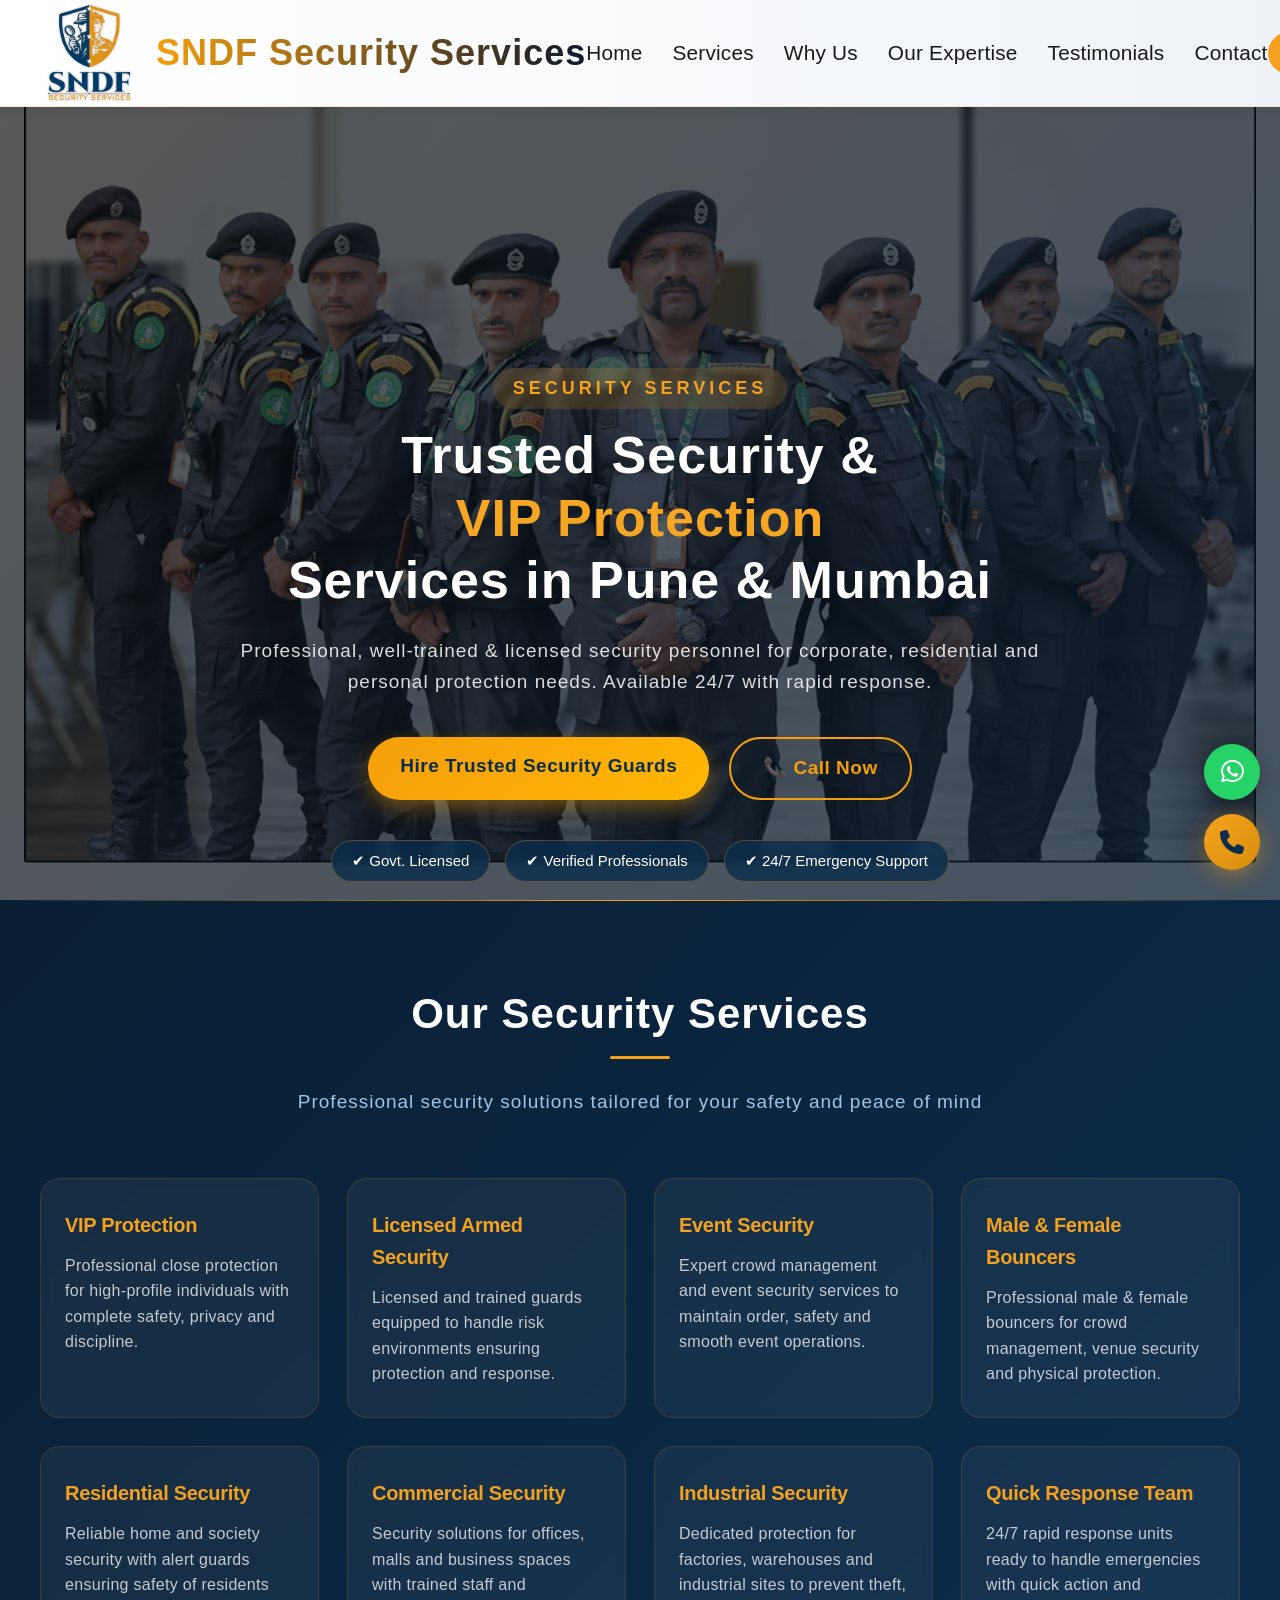
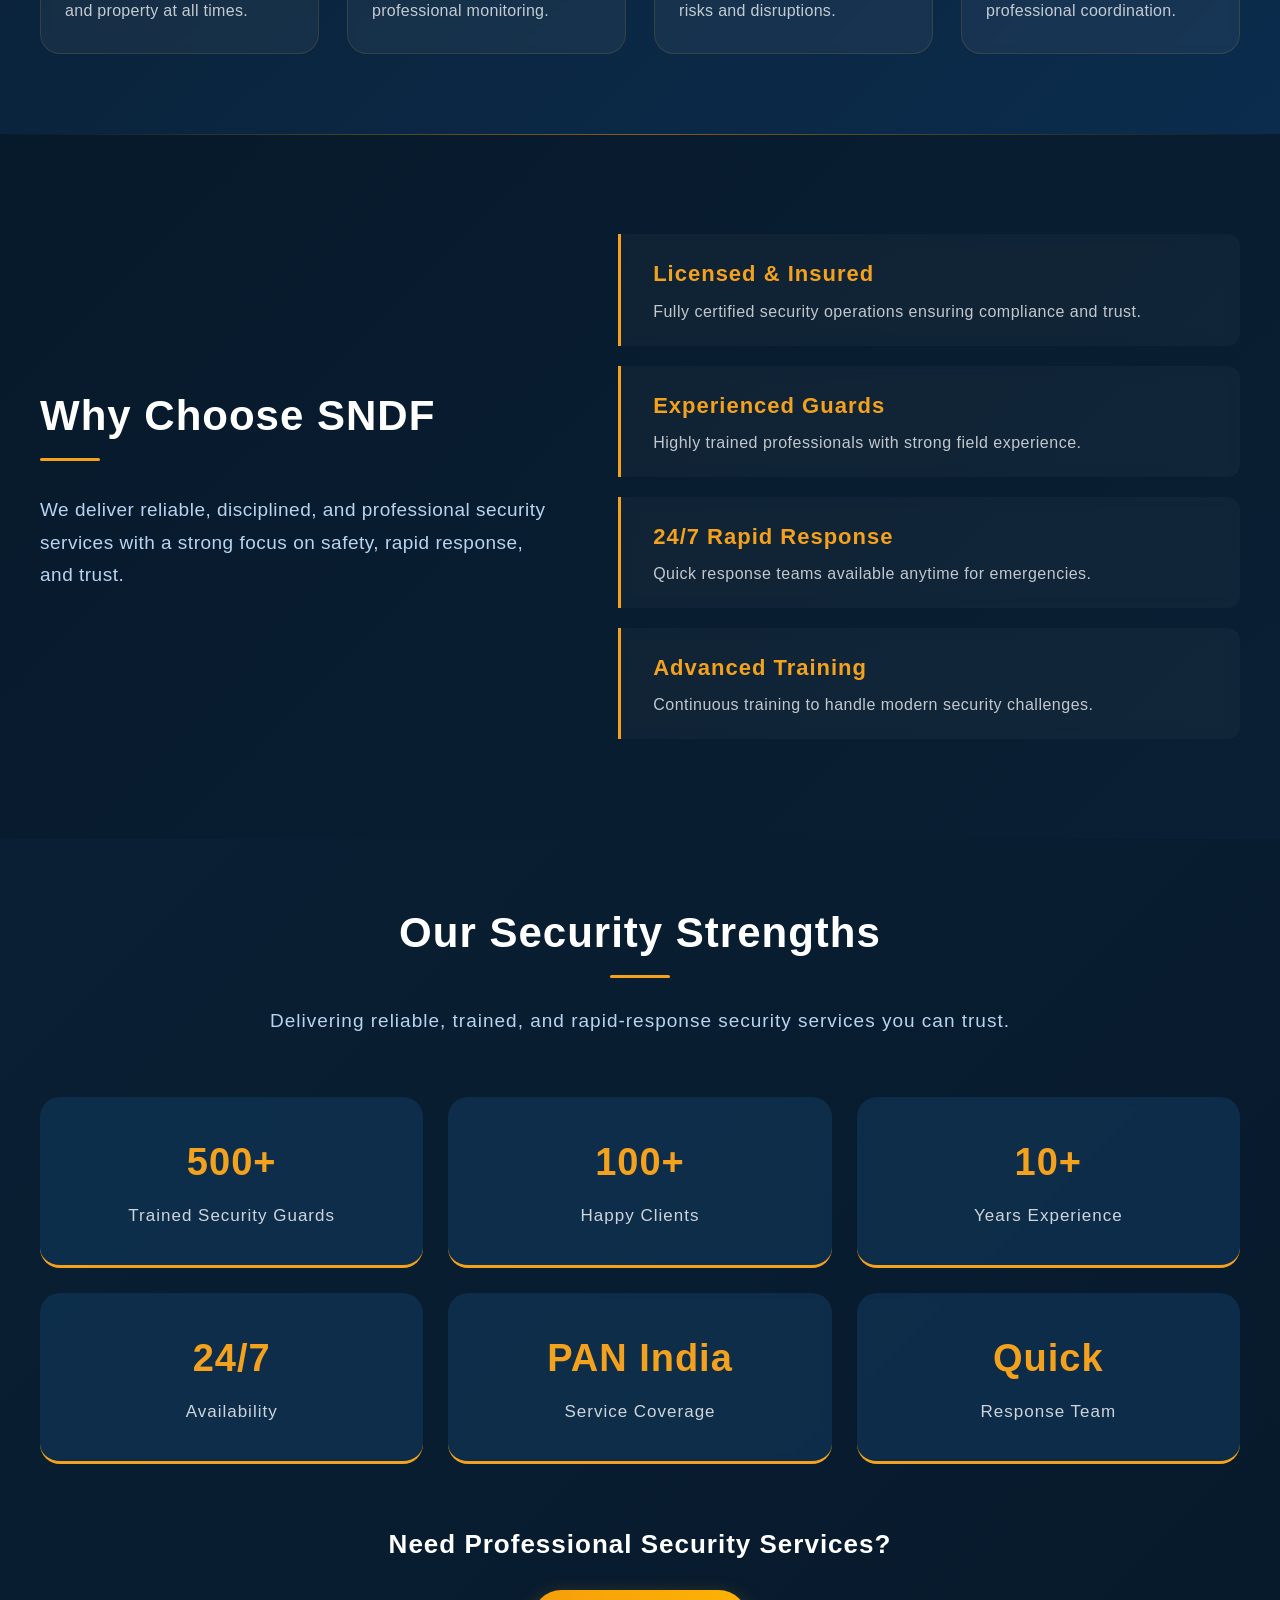
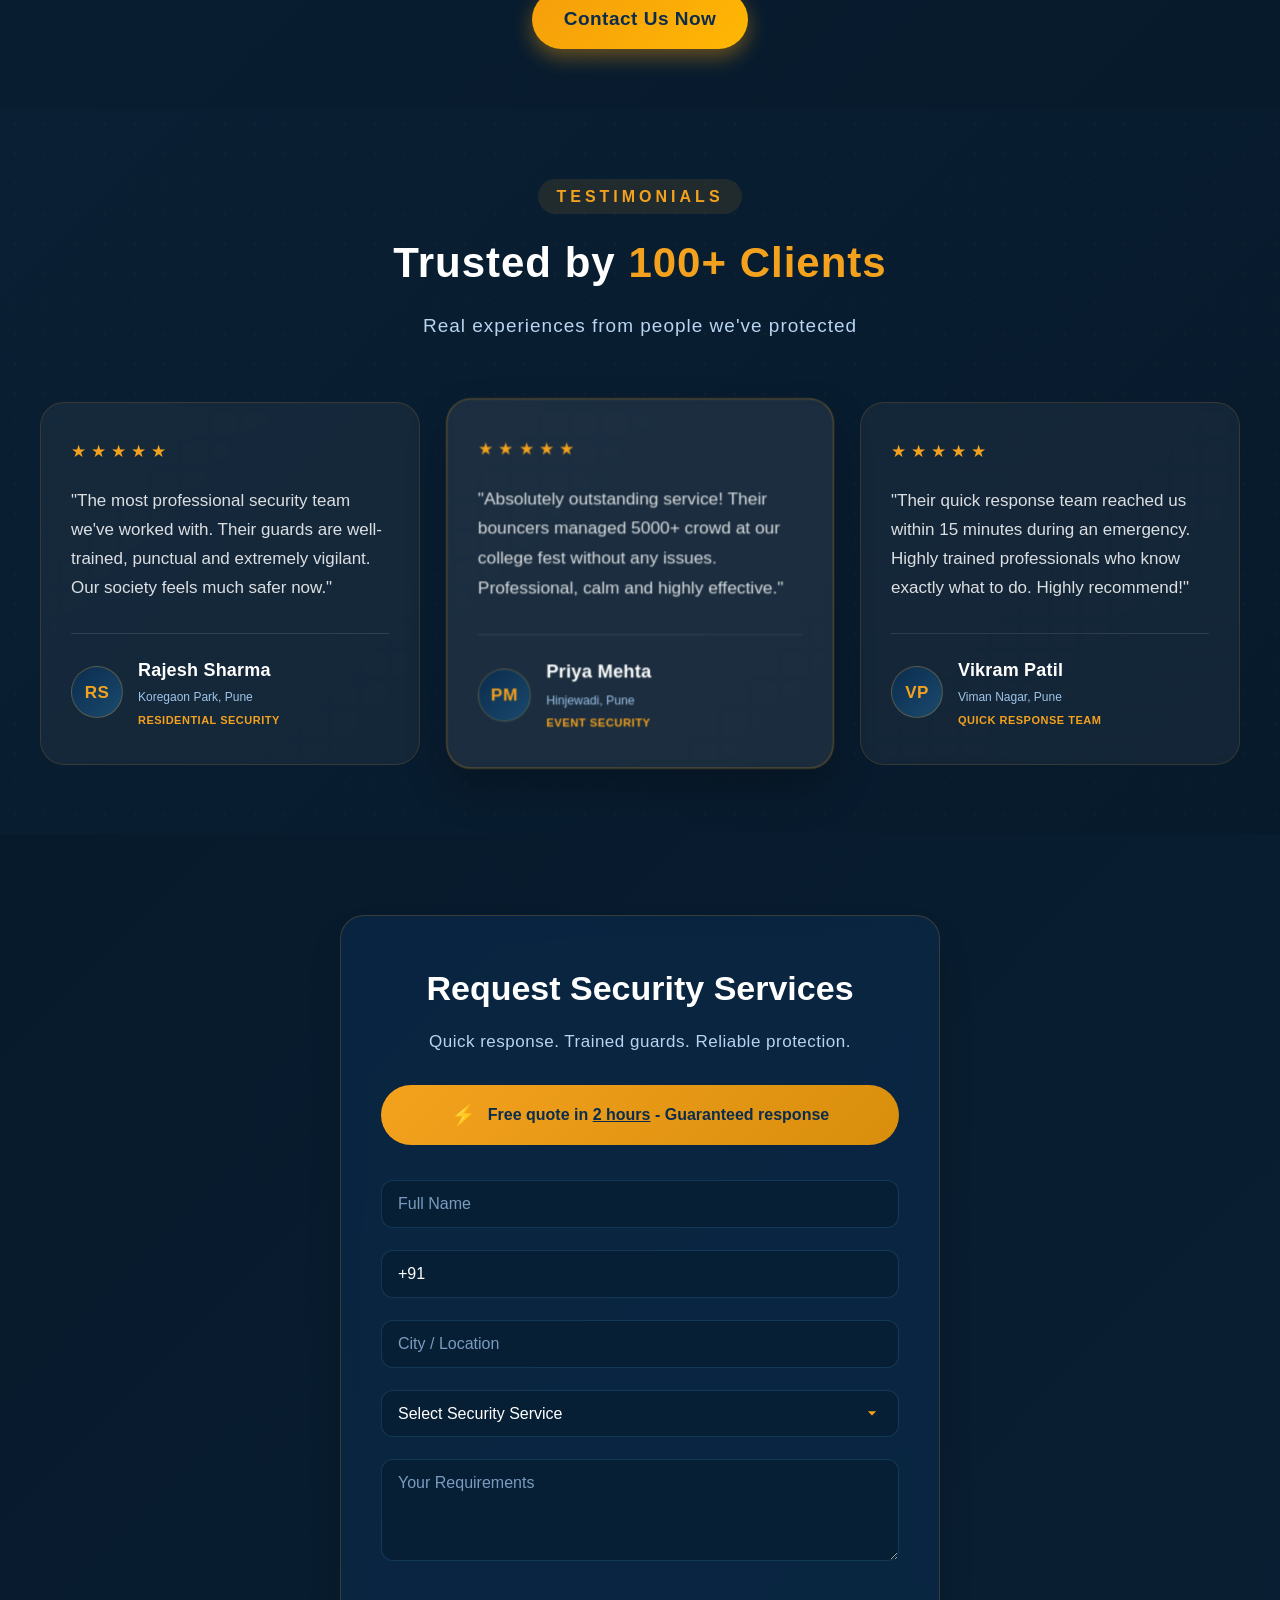
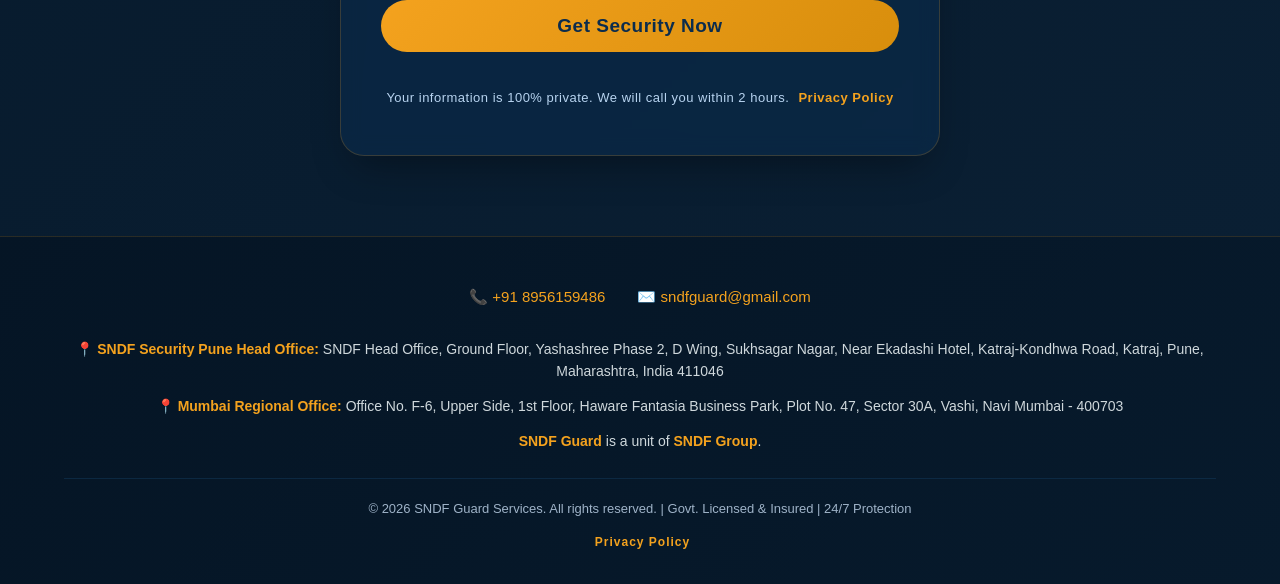
==== commit 67894fdf: "changes added" ====
--- a/index.html
+++ b/index.html
@@ -431,8 +431,12 @@
                 </p>
             </div>
 
+            <p class="footer-brand">
+            <strong>SNDF Guard</strong> is a unit of <strong>SNDF Group</strong>.
+           </p>
+
             <div class="footer-bottom">
-                <p>© 2026 SNDF Security Services. All rights reserved. | Govt. Licensed & Insured | 24/7 Protection</p>
+                <p>© 2026 SNDF Guard Services. All rights reserved. | Govt. Licensed & Insured | 24/7 Protection</p>
             
                  <p class="footer-links">
                     <a href="javascript:void(0)" class="privacy-link">Privacy Policy</a>
--- a/style.css
+++ b/style.css
@@ -9,10 +9,18 @@
 :root {
     --primary-blue: #0D4F7C;
     --primary-gold: #F4A21E;
+    --primary-gold-dark: #d88e0c;
     --dark-bg: #0a0c0f;
     --light-bg: #1a1e24;
     --text-light: #e5e7eb;
     --text-gray: #9ca3af;
+    --navy-dark: #071a2c;
+    --navy-medium: #0b2c4d;
+    --navy-light: #123a5c;
+    --shadow-sm: 0 4px 12px rgba(0, 0, 0, 0.08);
+    --shadow-md: 0 8px 24px rgba(0, 0, 0, 0.12);
+    --shadow-lg: 0 20px 40px rgba(0, 0, 0, 0.15);
+    --shadow-gold: 0 8px 20px rgba(244, 162, 30, 0.25);
 }
 
 body {
@@ -91,6 +99,7 @@
     background: linear-gradient(90deg, #f59e0b, #0f172a);
   -webkit-background-clip: text;
   -webkit-text-fill-color: transparent;
+  
 }
 
 
@@ -110,7 +119,8 @@
     transition: color 0.3s;
     position: relative;
     color: #1a1a1a;
-    white-space: nowrap;   
+    white-space: nowrap;  
+    letter-spacing: 0.2px; 
 
     
 }
@@ -306,13 +316,11 @@
    
 }
 
-/* DARK OVERLAY */
+/* DARK OVERLAY - PREMIUM GRADIENT */
 .hero-overlay {
     position: absolute;
     inset: 0;
-    background: rgba(0,0,0,0.5);
-        
-    
+    background: linear-gradient(135deg, rgba(0,0,0,0.65) 0%, rgba(7,26,44,0.75) 100%);
 }
 
 /* CONTENT */
@@ -323,37 +331,47 @@
     padding-top: 250px;
 }
 
-/* SMALL TITLE */
+/* SMALL TITLE - PREMIUM BADGE STYLE */
 .hero-content h5 {
-    color: #4da3ff; /* BLUE FROM LOGO */
-    letter-spacing: 2px;
-    margin-bottom: 10px;
-    font-size: 30px;
-    margin-top: 40px; 
-    
+    color: #f4a21e;
+    letter-spacing: 4px;
+    margin-bottom: 15px;
+    font-size: 18px;
+    margin-top: 40px;
+    font-weight: 600;
+    text-transform: uppercase;
+    background: rgba(244, 162, 30, 0.15);
+    display: inline-block;
+    padding: 6px 20px;
+    border-radius: 40px;
+    backdrop-filter: blur(4px);
+    margin-top: 100px;
 }
 
 /* MAIN HEADING */
 .hero-content h1 {
-    font-size: 48px;
-    font-weight: 700;
+    font-size: 52px;
+    font-weight: 800;
     color: #fff;
-    line-height: 1.3;
-    margin-top: 20px;
+    line-height: 1.2;
+   
     letter-spacing: 1px;
 }
 
 /* ORANGE HIGHLIGHT */
 .hero-content h1 span {
-    color: #f5a623; /* ORANGE FROM LOGO */
+    color: #f5a623;
+    position: relative;
+    display: inline-block;
 }
 
 /* PARAGRAPH */
 .hero-content p {
-    color: #ccc;
-    margin: 20px 0;
-    font-size: 22px;
-    margin-top: 15px;
+    color: rgba(255,255,255,0.85);
+    margin: 25px 0;
+    font-size: 19px;
+    line-height: 1.6;
+    letter-spacing: 1px;
 }
 
 /* BUTTONS */
@@ -367,73 +385,71 @@
 
 .btn-primary {
     background: linear-gradient(135deg, #f59e0b, #ffb703);
-    color: #0b2c4d; /* navy text */
-    padding: 14px 28px;
-    border-radius: 8px;
+    color: #0b2c4d;
+    padding: 14px 32px;
+    border-radius: 50px;
     text-decoration: none;
-    font-weight: 600;
-    font-size: 20px; /* FIXED (30px was too big ❌) */
+    font-weight: 700;
+    font-size: 19px;
     display: inline-block;
     transition: all 0.3s ease;
     border: none;
     box-shadow: 0 8px 20px rgba(245, 158, 11, 0.4);
-    letter-spacing:0.5px;
+    letter-spacing: 0.5px;
 }
 
 /* HOVER */
 .btn-primary:hover {
-    transform: translateY(-2px);
+    transform: translateY(-3px);
+    box-shadow: 0 12px 28px rgba(245, 158, 11, 0.5);
 }
 
 .btn-call {
-    background: #0b2c4d;
+    background: transparent;
     color: #f59e0b;
-    padding: 14px 28px;
-    border-radius: 8px;
+    padding: 14px 32px;
+    border-radius: 50px;
     text-decoration: none;
     font-weight: 700;
-    font-size: 20px;
+    font-size: 19px;
     display: inline-block;
     transition: all 0.3s ease;
-    border: 1px solid white;
-    letter-spacing: 1px;
+    border: 2px solid #f59e0b;
+    letter-spacing: 0.5px;
 }
 
 .btn-call:hover {
     background: #f59e0b;
     color: #0b2c4d;
-    transform: translateY(-2px);
+    transform: translateY(-3px);
     box-shadow: 0 8px 20px rgba(245, 158, 11, 0.4);
 }
 
-/* INFO TEXT */
+/* INFO TEXT - PREMIUM BADGES */
 .hero-badges {
-    margin-top: 30px;
+    margin-top: 40px;
     display: flex;
     justify-content: center;
-    gap: 12px;
+    gap: 15px;
     flex-wrap: wrap;
 }
 
 .hero-badges span {
-    background: #0b2c4d; /* navy */
-    color: #fff; /* white text */
-    padding: 8px 16px;
-    border-radius: 30px;
-    font-size: 13px;
+    background: rgba(11, 44, 77, 0.8);
+    color: #fff;
+    padding: 8px 20px;
+    border-radius: 40px;
+    font-size: 15px;
     font-weight: 500;
-    border: none;
+    border: 1px solid rgba(244, 162, 30, 0.3);
+    backdrop-filter: blur(4px);
     transition: all 0.3s ease;
 }
 
-/* HOVER EFFECT */
-
-
-/* BACKGROUND ZOOM EFFECT */
-/* @keyframes zoomBg {
-    from { background-size: 100%; }
-    to { background-size: 110%; }
-} */
+.hero-badges span:hover {
+    border-color: #f4a21e;
+    background: rgba(244, 162, 30, 0.2);
+}
 
    /* TABLET (1024px ↓) */
 
@@ -444,11 +460,11 @@
     }
 
     .hero-content h1 {
-        font-size: 40px;
+        font-size: 42px;
     }
 
     .hero-content h5 {
-        font-size: 24px;
+        font-size: 14px;
        
     }
 
@@ -459,8 +475,8 @@
     
 
     .btn-primary, .btn-call {
-        font-size: 17px;
-        padding: 12px 24px;
+        font-size: 16px;
+        padding: 12px 26px;
     }
     
     .hero-buttons {
@@ -488,40 +504,44 @@
     }
 
     .hero-content h5 {
+        font-size: 13px;
+        letter-spacing: 2px;
+        padding: 4px 16px;
+    }
+
+    .hero-content h1 {
+        font-size: 32px;
+        line-height: 1.3;
+        margin-top: 15px;
+    }
+
+    .hero-content p {
         font-size: 16px;
-        letter-spacing: 1px;
-    }
-
-    .hero-content h1 {
-        font-size: 28px;
-        line-height: 1.4;
-    }
-
-    .hero-content p {
-        font-size: 15px;
+        margin-top: 10;
     }
 
     .hero-buttons {
         flex-direction: column;
         align-items: center;
         gap: 12px;
+        margin-top: 0;
     }
     
     .btn-primary, .btn-call {
-        font-size: 16px;
-        padding: 12px 20px;
+        font-size: 15px;
+        padding: 12px 24px;
         width: 100%;
         max-width: 280px;
         text-align: center;
     }
 
     .hero-badges {
-        gap: 8px;
+        gap: 10px;
     }
 
     .hero-badges span {
         font-size: 12px;
-        padding: 6px 12px;
+        padding: 6px 14px;
     }
 }
 
@@ -541,93 +561,140 @@
         padding-top: 180px;
     }
     .hero-content h1 {
-        font-size: 24px;
+        font-size: 28px;
         margin-top: 10;
     }
 
     .hero-content p {
-        font-size: 16px;
+        font-size: 14px;
         
     }
 
     .hero-content h5 {
-        font-size: 18px;
+        font-size: 11px;
         margin-bottom: 0;
        
     }
 
     .btn-primary, .btn-call {
-        font-size: 15px;
-        padding: 10px 18px;
+        font-size: 14px;
+        padding: 10px 20px;
     }
 }
  
 
 
-/* Services Section */
-/* =========================
-   SERVICES SECTION
-========================= */
+/* Services Section - PREMIUM ENHANCEMENT */
 .services {
-    background: #0b2c4d; /* navy background */
+    background: linear-gradient(135deg, #0a1f33, #0b2c4d);
     padding: 80px 20px;
     text-align: center;
+    position: relative;
+}
+
+.services::before {
+    content: '';
+    position: absolute;
+    top: 0;
+    left: 0;
+    right: 0;
+    height: 1px;
+    background: linear-gradient(90deg, transparent, #f4a21e, transparent);
 }
 
 .section-title {
-    font-size: 38px;
-    /* color: #fff; */
-    color: #f4a000;
-    margin-bottom: 10px;
+    font-size: 42px;
+    color: #ffffff;
+    margin-bottom: 15px;
+    letter-spacing: -0.02em;
+    position: relative;
+    display: inline-block;
     letter-spacing: 1px;
 }
 
+.section-title::after {
+    content: '';
+    position: absolute;
+    bottom: -12px;
+    left: 50%;
+    transform: translateX(-50%);
+    width: 60px;
+    height: 3px;
+    background: #f4a21e;
+    border-radius: 2px;
+}
+
 .section-subtitle {
-    color: #ccc;
-    margin-bottom: 50px;
-    font-size: 20px;
+    color: #a0c4e8;
+    margin-bottom: 60px;
+    font-size: 19px;
+    margin-top: 25px;
+    letter-spacing: 1px;
 }
 
 /* GRID */
 .services-grid {
     display: grid;
     grid-template-columns: repeat(4, 1fr);
-    gap: 25px;
+    gap: 28px;
     max-width: 1200px;
     margin: 0 auto;
 }
 
-/* CARD */
+/* CARD - PREMIUM REDESIGN */
 .service-card {
-    background: #ffffff;
-    padding: 25px;
-    border-radius: 10px;
+    background: rgba(255, 255, 255, 0.05);
+    backdrop-filter: blur(4px);
+    padding: 30px 24px;
+    border-radius: 20px;
     text-align: left;
-    transition: all 0.3s ease;
-    /* border-top: 1px solid #f5a623;  */
-    border: 2.5px solid #f5a623;
+    transition: all 0.35s ease;
+    border: 1px solid rgba(244, 166, 30, 0.15);
+    position: relative;
+    overflow: hidden;
+}
+
+.service-card::before {
+    content: '';
+    position: absolute;
+    top: 0;
+    left: 0;
+    width: 4px;
+    height: 100%;
+    background: #f4a21e;
+    transform: scaleY(0);
+    transition: transform 0.35s ease;
+    transform-origin: bottom;
+}
+
+.service-card:hover::before {
+    transform: scaleY(1);
 }
 
 /* TITLE */
 .service-card h3 {
-    font-size: 19px;
-    color: #0b2c4d;
-    margin-bottom: 10px;
-    letter-spacing: 0.2px;
+    font-size: 20px;
+    color: #f4a21e;
+    margin-bottom: 12px;
+    letter-spacing: -0.3px;
+    font-weight: 700;
+   
 }
 
 /* TEXT */
 .service-card p {
-    font-size: 17px;
-    color: #666;
-    line-height: 1.5;
-    letter-spacing: 0.2px;
+    font-size: 16px;
+    color: rgba(255,255,255,0.75);
+    line-height: 1.6;
+    letter-spacing: 0.3px;
 }
 
 /* HOVER */
 .service-card:hover {
-    transform: translateY(-6px);
-    box-shadow: 0 10px 25px rgba(0,0,0,0.15);
+    transform: translateY(-8px);
+    border-color: rgba(244, 162, 30, 0.4);
+    background: rgba(255, 255, 255, 0.08);
+    box-shadow: 0 20px 35px -12px rgba(0, 0, 0, 0.4);
 }
 
 
@@ -647,15 +714,29 @@
 @media (max-width: 768px) {
 
     .section-title {
-        font-size: 28px;
+        font-size: 32px;
+    }
+    
+    .section-title::after {
+        width: 50px;
     }
 
     .services-grid {
         grid-template-columns: 1fr;
+        gap: 20px;
     }
 
     .service-card {
-        text-align: center;
+        text-align: left;
+        padding: 24px 20px;
+    }
+    
+    .service-card h3 {
+        font-size: 18px;
+    }
+    
+    .service-card p {
+        font-size: 14px;
     }
 }
 
@@ -666,26 +747,37 @@
 @media (max-width: 480px) {
 
     .section-title {
-        font-size: 30px;
+        font-size: 28px;
     }
 
     .section-subtitle {
+        font-size: 15px;
+    }
+
+    .service-card h3 {
         font-size: 17px;
     }
 
-    .service-card h3 {
-        font-size: 18px;
-    }
-
     .service-card p {
-        font-size: 16px;
-    }
-}
-/* Why Choose Us */
+        font-size: 13px;
+    }
+}
+/* Why Choose Us - PREMIUM */
 .why-premium {
-    background: linear-gradient(135deg, #081a2c, #0f2b46);
+    background: linear-gradient(135deg, #071a2c, #0a1f33);
     padding: 100px 20px;
     color: #fff;
+    position: relative;
+}
+
+.why-premium::before {
+    content: '';
+    position: absolute;
+    top: 0;
+    left: 0;
+    right: 0;
+    height: 1px;
+    background: linear-gradient(90deg, transparent, rgba(244, 162, 30, 0.5), transparent);
 }
 
 /* LAYOUT */
@@ -698,74 +790,76 @@
     align-items: center;
 }
 
-/* LEFT */
+/* LEFT - PREMIUM */
 .why-left h2 {
-    font-size: 40px;
-    color: #f4a000;
-    margin-bottom: 15px;
+    font-size: 42px;
+    color: #ffffff;
+    margin-bottom: 20px;
+    letter-spacing: -0.02em;
+    position: relative;
+    display: inline-block;
     letter-spacing: 1px;
 }
 
+.why-left h2::after {
+    content: '';
+    position: absolute;
+    bottom: -12px;
+    left: 0;
+    width: 60px;
+    height: 3px;
+    background: #f4a21e;
+    border-radius: 2px;
+}
+
 .why-left p {
-    color: #ccc;
+    color: #b8d4f0;
     line-height: 1.7;
-    font-size: 20px;
+    font-size: 19px;
     letter-spacing: 0.5px;
-}
-
-/* RIGHT STRIPS */
+    margin-top: 25px;
+}
+
+/* RIGHT STRIPS - PREMIUM */
 .why-right {
     display: flex;
     flex-direction: column;
-    gap: 25px;
+    gap: 20px;
 }
 
 /* STRIP DESIGN */
 .why-strip {
     position: relative;
-    padding: 20px 20px 20px 30px;
-    border-left: 3px solid #f4a000;
-    /* background: rgba(255,255,255,0.02); */
-    transition: 0.3s;
+    padding: 22px 24px 22px 32px;
+    border-left: 3px solid #f4a21e;
     background: rgba(255, 255, 255, 0.03);
     backdrop-filter: blur(6px);
-    box-shadow: 0 5px 20px rgba(0,0,0,0.3);
-
-    
-}
-
-/* GLOW EFFECT */
-.why-strip::before {
-    content: "";
-    position: absolute;
-    left: -3px;
-    top: 0;
-    height: 0%;
-    width: 3px;
-    background: #f4a000;
-    transition: 0.4s;
-}
-
-.why-strip:hover::before {
-    height: 100%;
+    transition: all 0.35s ease;
+    border-radius: 0 12px 12px 0;
 }
 
 /* TEXT */
 .why-strip h3 {
-    font-size: 20px;
-    margin-bottom: 5px;
+    font-size: 22px;
+    margin-bottom: 8px;
+    letter-spacing: -0.3px;
+    color: #f4a21e;
+    font-weight: 700;
     letter-spacing: 1px;
 }
 
 .why-strip p {
-    font-size: 17px;
-    color: #ccc;
+    font-size: 16px;
+    color: rgba(255,255,255,0.75);
+    line-height: 1.5;
+    letter-spacing: 0.5px;
 }
 
 /* HOVER */
 .why-strip:hover {
     transform: translateX(8px);
-    background: rgba(255,255,255,0.05);
+    background: rgba(244, 162, 30, 0.08);
+    box-shadow: 0 8px 20px rgba(0, 0, 0, 0.2);
 }
 
 /* ================= */
@@ -776,48 +870,63 @@
     .why-wrapper {
         grid-template-columns: 1fr;
         text-align: center;
+        gap: 40px;
+    }
+    
+    .why-left h2::after {
+        left: 50%;
+        transform: translateX(-50%);
     }
 
     .why-left h2 {
-        font-size: 30px;
+        font-size: 36px;
+    }
+    
+    .why-left p {
+        font-size: 16px;
     }
 
     .why-strip {
         text-align: left;
+        padding: 18px 20px 18px 28px;
     }
 }
 
 @media (max-width: 576px) {
     .why-premium {
         padding: 70px 15px;
+        padding-bottom: 0;
     }
 
     .why-left h2 {
         font-size: 30px;
-        letter-spacing: 1px;
     }
 
     .why-left p{
-        font-size: 17;
+        font-size: 15px;
     }
 
     .why-strip h3 {
-        font-size: 19px;
+        font-size: 18px;
     }
 
     .why-strip p {
-        font-size: 16px;
-        letter-spacing: 0.5px;
-    }
-}
-
-/*process section*/
+        font-size: 14px;
+    }
+    
+    .why-strip {
+        padding: 16px 16px 16px 24px;
+    }
+}
+
+/*process section - PREMIUM*/
 /* ===== Strengths Section ===== */
 .strengths-section {
-  background: linear-gradient(135deg, #0d2b45, #081f33);
-  padding: 80px 20px;
+  background: linear-gradient(135deg, #0a1f33, #071a2c);
+  padding: 60px 20px;
   color: #fff;
   text-align: center;
+  position: relative;
 }
 
 .container {
@@ -825,20 +934,35 @@
   margin: auto;
 }
 
-/* Header */
+/* Header - PREMIUM */
 .section-header h2 {
-  font-size: 40px;
-  color: #f39c12;
-  margin-bottom: 10px;
+  font-size: 42px;
+  color: #ffffff;
+  margin-bottom: 15px;
+  letter-spacing: -0.02em;
+  position: relative;
+  display: inline-block;
   letter-spacing: 1px;
-  
+}
+
+.section-header h2::after {
+  content: '';
+  position: absolute;
+  bottom: -12px;
+  left: 50%;
+  transform: translateX(-50%);
+  width: 60px;
+  height: 3px;
+  background: #f4a21e;
+  border-radius: 2px;
 }
 
 .section-header p {
-  font-size: 20px;
-  color: #cfd8dc;
-  margin-bottom: 50px;
-  letter-spacing: 0.5px;
+  font-size: 19px;
+  color: #b8d4f0;
+  margin-bottom: 60px;
+  margin-top: 25px;
+  letter-spacing: 1px;
 }
 
 /* Grid */
@@ -848,33 +972,37 @@
   gap: 25px;
 }
 
-/* Item */
+/* Item - PREMIUM */
 .strength-item {
-  background: #123a5c;
-  padding: 30px 20px;
-  border-radius: 10px;
-  border-left: 4px solid #f39c12;
-  transition: 0.3s;
+  background: rgba(18, 58, 92, 0.6);
+  backdrop-filter: blur(4px);
+  padding: 35px 20px;
+  border-radius: 20px;
+  border-bottom: 3px solid #f4a21e;
+  transition: all 0.35s ease;
+  text-align: center;
 }
 
 .strength-item h3 {
-  font-size: 34px;
-  color: #f39c12;
+  font-size: 38px;
+  color: #f4a21e;
   margin-bottom: 10px;
   letter-spacing: 1px;
-  font-weight: 700;
-  
+  font-weight: 800;
 }
 
 .strength-item p {
   font-size: 17px;
-  color: #e0e0e0;
-  letter-spacing: 0.5px;
-}
-
-/* Hover (very subtle) */
+  color: rgba(255,255,255,0.8);
+  letter-spacing: 1px;
+  font-weight: 500;
+}
+
+/* Hover */
 .strength-item:hover {
-  background: #15456d;
+  transform: translateY(-5px);
+  background: rgba(18, 58, 92, 0.9);
+  box-shadow: 0 15px 30px -10px rgba(0, 0, 0, 0.4);
 }
 
 /* CTA */
@@ -883,24 +1011,10 @@
 }
 
 .strengths-cta h4 {
-  font-size: 25px;
-  margin-bottom: 20px;
-  letter-spacing: 0.5px;
-}
-
-.btn-primary {
-  display: inline-block;
-  background: #f39c12;
-  color: #000;
-  padding: 12px 25px;
-  border-radius: 5px;
-  text-decoration: none;
-  font-weight: bold;
-  transition: 0.3s;
-}
-
-.btn-primary:hover {
-  background: #ffb84d;
+  font-size: 26px;
+  margin-bottom: 25px;
+  letter-spacing: 1px;
+  font-weight: 600;
 }
 
 /* ===== RESPONSIVE ===== */
@@ -909,26 +1023,41 @@
 @media (max-width: 992px) {
   .strengths-grid {
     grid-template-columns: repeat(2, 1fr);
+    gap: 20px;
+  }
+  
+  .section-header h2 {
+    font-size: 36px;
   }
 }
 
 /* Mobile */
 @media (max-width: 576px) {
+
+   
   .section-header h2 {
     font-size: 30px;
     margin-top: 0;
   }
+  
+  .section-header p {
+    font-size: 15px;
+  }
 
   .strengths-grid {
     grid-template-columns: 1fr;
   }
 
   .strength-item {
-    padding: 25px 15px;
+    padding: 28px 15px;
   }
 
   .strength-item h3{
-    font-size: 26px;
+    font-size: 32px;
+  }
+  
+  .strength-item p {
+    font-size: 14px;
   }
 
   .strengths-cta h4{
@@ -936,111 +1065,116 @@
   }
 }
 
-/* Contact Section */
-/* ===== CONTACT SECTION ===== */
+/* Contact Section - PREMIUM */
 .contact-section {
-  background: linear-gradient(135deg, #081f33, #0d2b45);
+  background: linear-gradient(135deg, #071a2c, #0a1f33);
   padding: 80px 20px;
-}
-
-/* CARD */
+  position: relative;
+}
+
+/* CARD - PREMIUM */
 .contact-card {
   max-width: 600px;
   margin: auto;
-  background: #0d2b45;
-  padding: 40px;
-  border-radius: 12px;
-  border: 1px solid #123a5c;
+  background: rgba(11, 44, 77, 0.6);
+  backdrop-filter: blur(10px);
+  padding: 45px 40px;
+  border-radius: 24px;
+  border: 1px solid rgba(244, 162, 30, 0.2);
   text-align: center;
-
+  box-shadow: 0 20px 40px -15px rgba(0, 0, 0, 0.4);
 }
 
 .contact-card h2 {
-  color: #f39c12;
-  margin-bottom: 10px;
-  font-size: 32px;
-  letter-spacing: 1px;
+  color: #ffffff;
+  margin-bottom: 12px;
+  font-size: 34px;
+  letter-spacing: 1pxem;
+  font-weight: 700;
 }
 
 .contact-card p {
-  color: #cfd8dc;
+  color: #b8d4f0;
   margin-bottom: 30px;
-  font-size: 19px;
+  font-size: 17px;
   letter-spacing: 0.5px;
 }
 
 /* FORM */
 .form-group {
-  margin-bottom: 20px;
+  margin-bottom: 22px;
   text-align: left;
 }
 
-/* INPUTS */
+/* INPUTS - PREMIUM */
 .form-group input,
 .form-group textarea,
 .form-group select {
   width: 100%;
-  padding: 12px;
-  background: #081f33;
-  border: 1px solid #1c4a6e;
-  border-radius: 6px;
+  padding: 14px 16px;
+  background: rgba(8, 31, 51, 0.8);
+  border: 1px solid rgba(28, 74, 110, 0.6);
+  border-radius: 12px;
   color: #fff;
-  font-size: 17px;
+  font-size: 16px;
+  transition: all 0.3s ease;
+}
+
+.form-group input:focus,
+.form-group textarea:focus,
+.form-group select:focus {
+  border-color: #f4a21e;
+  outline: none;
+  background: rgba(8, 31, 51, 1);
+  box-shadow: 0 0 0 3px rgba(244, 162, 30, 0.15);
 }
 
 /* PLACEHOLDER */
 .form-group input::placeholder,
 .form-group textarea::placeholder {
-  color: #9fb3c8;
-}
-
-/* DROPDOWN FIX */
+  color: #7a9bc0;
+}
+
+/* DROPDOWN */
 .form-group select {
   appearance: none;
   cursor: pointer;
-
-  /* custom arrow */
-  background-image: url("data:image/svg+xml;utf8,<svg fill='%23f39c12' height='20' viewBox='0 0 24 24' width='20' xmlns='http://www.w3.org/2000/svg'><path d='M7 10l5 5 5-5z'/></svg>");
+  background-image: url("data:image/svg+xml;utf8,<svg fill='%23f4a21e' height='20' viewBox='0 0 24 24' width='20' xmlns='http://www.w3.org/2000/svg'><path d='M7 10l5 5 5-5z'/></svg>");
   background-repeat: no-repeat;
-  background-position: right 12px center;
-}
-
-/* FOCUS */
-.form-group input:focus,
-.form-group textarea:focus,
-.form-group select:focus {
-  border-color: #6a4304;
-  outline: none;
-}
-
-/* OPTIONS */
+  background-position: right 16px center;
+}
+
 .form-group select option {
+  background: #0b2c4d;
   color: white;
 }
 
-/* BUTTON */
+/* BUTTON - PREMIUM */
 button {
   width: 100%;
-  padding: 14px;
-  background: #f39c12;
+  padding: 15px;
+  background: linear-gradient(135deg, #f4a21e, #d88e0c);
   border: none;
-  border-radius: 6px;
-  font-weight: bold;
-  font-size: 20px;
+  border-radius: 50px;
+  font-weight: 700;
+  font-size: 19px;
   cursor: pointer;
-  transition: 0.3s;
-  letter-spacing: 1px;
+  transition: all 0.35s ease;
+  letter-spacing: 0.5px;
+  color: #0b2c4d;
+  margin-top: 10px;
 }
 
 button:hover {
-  background: #ffb84d;
+  transform: translateY(-2px);
+  box-shadow: 0 10px 25px -5px rgba(244, 162, 30, 0.5);
 }
 
 .urgency-banner {
-    background: #f4a21e;
-    border-radius: 50px;
-    padding: 12px 20px;
-    margin-bottom: 30px;
+    background: linear-gradient(135deg, #f4a21e, #d88e0c);
+    border-radius: 60px;
+    padding: 14px 24px;
+    margin-bottom: 35px;
     text-align: center;
 }
 
@@ -1048,19 +1182,19 @@
     display: flex;
     align-items: center;
     justify-content: center;
-    gap: 10px;
+    gap: 12px;
     flex-wrap: wrap;
 }
 
 .lightning {
-    font-size: 18px;
+    font-size: 20px;
     color: #0b2c4d;
 }
 
 .urgency-text {
     color: #0b2c4d;
     font-size: 16px;
-    font-weight: 600;
+    font-weight: 700;
 }
 
 .urgency-text strong {
@@ -1070,14 +1204,12 @@
 
 .privacy-note {
     text-align: center;
-    margin-top: 15px;
+    margin-top: 20px;
     padding-top: 12px;
 }
 
-
-
 .privacy-note p {
-    color: whitesmoke;
+    color: #b8d4f0;
     font-size: 13px;
     font-weight: 500;
     margin: 0;
@@ -1088,10 +1220,12 @@
     color: #f4a21e;
     text-decoration: none;
     font-weight: 700;
-    margin-left: 4px;
+    margin-left: 5px;
+    transition: color 0.3s;
 }
 
 .privacy-link:hover {
+    color: #ffc44d;
     text-decoration: underline;
 }
 
@@ -1099,11 +1233,15 @@
 /* ===== RESPONSIVE ===== */
 @media (max-width: 768px) {
   .contact-card {
-    padding: 30px;
+    padding: 35px 25px;
   }
+  
+  .contact-card h2 {
+    font-size: 28px;
+  }
 
    .urgency-banner {
-        padding: 10px 15px;
+        padding: 10px 18px;
     }
     
     .urgency-text {
@@ -1113,21 +1251,30 @@
     .lightning {
         font-size: 16px;
     }
+    
+    button {
+        font-size: 16px;
+        padding: 13px;
+    }
 }
 
 @media (max-width: 480px) {
   .contact-card {
-    padding: 20px;
-
+    padding: 28px 20px;
+    border-radius: 20px;
   }
 
   .contact-card h2 {
-    font-size: 22px;
+    font-size: 24px;
   }
-
-  urgency-banner {
-        padding: 8px 12px;
-        margin-bottom: 20px;
+  
+  .contact-card p {
+    font-size: 14px;
+  }
+
+  .urgency-banner {
+        padding: 8px 14px;
+        margin-bottom: 25px;
     }
     
     .urgency-text {
@@ -1142,11 +1289,21 @@
         font-size: 11px;
     }
     
-   
     .privacy-link {
         font-size: 11px;
     }
-
+    
+    button {
+        font-size: 15px;
+        padding: 12px;
+    }
+    
+    .form-group input,
+    .form-group textarea,
+    .form-group select {
+        padding: 12px 14px;
+        font-size: 14px;
+    }
 }
 
 
@@ -1159,19 +1316,20 @@
     top: 0;
     width: 100%;
     height: 100%;
-    background-color: rgba(0, 0, 0, 0.8);
-    backdrop-filter: blur(5px);
+    background-color: rgba(0, 0, 0, 0.85);
+    backdrop-filter: blur(8px);
     overflow: auto;
 }
 
 .modal-content {
-    background: #0b2c4d;
+    background: linear-gradient(135deg, #0b2c4d, #071a2c);
     margin: 8% auto;
     max-width: 600px;
     width: 90%;
-    border-radius: 12px;
-    border: 1px solid #f4a21e;
-    animation: slideDown 0.3s ease;
+    border-radius: 24px;
+    border: 1px solid rgba(244, 162, 30, 0.3);
+    animation: slideDown 0.35s ease;
+    box-shadow: 0 25px 50px -12px rgba(0, 0, 0, 0.5);
 }
 
 @keyframes slideDown {
@@ -1189,14 +1347,15 @@
     display: flex;
     justify-content: space-between;
     align-items: center;
-    padding: 20px 25px;
-    border-bottom: 1px solid #1c4a6e;
+    padding: 22px 28px;
+    border-bottom: 1px solid rgba(244, 162, 30, 0.2);
 }
 
 .modal-header h3 {
     color: #f4a21e;
     font-size: 24px;
     margin: 0;
+    font-weight: 700;
 }
 
 .close-modal {
@@ -1212,7 +1371,7 @@
 }
 
 .modal-body {
-    padding: 25px;
+    padding: 28px;
     max-height: 500px;
     overflow-y: auto;
 }
@@ -1221,6 +1380,7 @@
     color: #f4a21e;
     font-size: 18px;
     margin: 20px 0 10px 0;
+    font-weight: 600;
 }
 
 .modal-body h4:first-child {
@@ -1246,7 +1406,7 @@
 .policy-date {
     margin-top: 20px;
     padding-top: 15px;
-    border-top: 1px solid #1c4a6e;
+    border-top: 1px solid rgba(28, 74, 110, 0.5);
     color: #9fb3c8;
 }
 
@@ -1277,12 +1437,13 @@
 
 
 
-/* Footer */
+/* Footer - PREMIUM */
 .footer {
-    background: linear-gradient(135deg, #071a2c, #0d2b45);
+    background: linear-gradient(135deg, #051525, #071a2c);
     color: #cfd8dc;
-    padding: 2.5rem 5% 1.5rem;
-    border-top: 1px solid #123a5c;}
+    padding: 3rem 5% 2rem;
+    border-top: 1px solid rgba(244, 162, 30, 0.15);
+}
 
 .footer-info p {
     margin: 0.8rem 0;
@@ -1291,47 +1452,57 @@
     text-align: center;
 }
 
+.footer-brand{
+    text-align: center;
+    font-size: 14px;
+}
+
+
 .footer-info a {
-    color: var(--primary-gold);
+    color: #f4a21e;
     text-decoration: none;
+    transition: color 0.3s;
 }
 
 .footer-info a:hover {
+    color: #ffc44d;
     text-decoration: underline;
 }
 
-.footer-info strong {
-    color: var(--primary-gold);
+.footer-info strong,
+.footer-brand strong {
+    color: #f4a21e;
 }
 
 .footer-bottom {
-     margin-top: 20px;
-     padding-top: 10px;
-     text-align: center;
-    border-top: 1px solid #123a5c;    
+    margin-top: 25px;
+    padding-top: 20px;
+    text-align: center;
+    border-top: 1px solid rgba(18, 58, 92, 0.5);
     text-align: center;
     font-size: 13px;
-   color: #9fb3c8;
+    color: #9fb3c8;
 }
 
 .footer-contact {
     display: flex;
     justify-content: center;
     align-items: center;
-    gap: 1.5rem;
+    gap: 2rem;
     flex-wrap: wrap;
-    margin-bottom: 1.5rem;
-    font-size: 14px;
+    margin-bottom: 1.8rem;
+    font-size: 15px;
 }
 
 .footer-contact a {
-    color: var(--primary-gold);
+    color: #f4a21e;
     text-decoration: none;
+    font-weight: 500;
 }
 
 /* Footer Privacy Link */
 .footer-links {
-    margin-top: 10px;
+    margin-top: 12px;
 }
 
 .footer-links .privacy-link {
@@ -1339,48 +1510,50 @@
     text-decoration: none;
     font-size: 12px;
     letter-spacing: 1px;
+    transition: color 0.3s;
 }
 
 .footer-links .privacy-link:hover {
+    color: #ffc44d;
     text-decoration: underline;
 }
 
-/* Floating Buttons */
+/* Floating Buttons - PREMIUM */
 .whatsapp-float {
     position: fixed;
     bottom: 100px;
     right: 20px;
     background: #25D366;
     color: white;
-    font-size: 24px;
-    width: 55px;
-    height: 55px;
+    font-size: 26px;
+    width: 56px;
+    height: 56px;
     display: flex;
     align-items: center;
     justify-content: center;
     border-radius: 50%;
     z-index: 999;
     text-decoration: none;
-    box-shadow: 0 4px 12px rgba(0, 0, 0, 0.3);
-    transition: transform 0.3s;
+    box-shadow: 0 6px 16px rgba(0, 0, 0, 0.25);
+    transition: all 0.3s ease;
 }
 
 .floating-call {
     position: fixed;
     bottom: 30px;
     right: 20px;
-    background: var(--primary-gold);
-    color: var(--dark-bg);
-    width: 55px;
-    height: 55px;
+    background: linear-gradient(135deg, #f4a21e, #d88e0c);
+    color: #0b2c4d;
+    width: 56px;
+    height: 56px;
     border-radius: 50%;
     display: flex;
     align-items: center;
     justify-content: center;
-    font-size: 22px;
+    font-size: 24px;
     cursor: pointer;
-    box-shadow: 0 5px 20px rgba(244, 162, 30, 0.4);
-    transition: all 0.3s;
+    box-shadow: 0 6px 20px rgba(244, 162, 30, 0.4);
+    transition: all 0.3s ease;
     z-index: 999;
     border: none;
 }
@@ -1388,18 +1561,19 @@
 .whatsapp-float:hover,
 .floating-call:hover {
     transform: scale(1.1);
-}
-
-
-
-/* testimonail section............................................. */
+    box-shadow: 0 10px 25px rgba(0, 0, 0, 0.3);
+}
+
+
+
+/* testimonail section - PREMIUM............................................. */
 
 /* =========================
    TESTIMONIALS SECTION - PREMIUM
 ========================= */
 .testimonials-section {
-    background: #0b2c4d;
-    padding: 100px 20px;
+    background: linear-gradient(135deg, #0a1f33, #071a2c);
+    padding: 70px 20px;
     position: relative;
     overflow: hidden;
 }
@@ -1412,7 +1586,7 @@
     left: 0;
     right: 0;
     bottom: 0;
-    background-image: radial-gradient(rgba(244, 162, 30, 0.03) 1px, transparent 1px);
+    background-image: radial-gradient(rgba(244, 162, 30, 0.04) 1px, transparent 1px);
     background-size: 30px 30px;
     pointer-events: none;
 }
@@ -1425,12 +1599,15 @@
 
 .header-tag {
     color: #f4a21e;
-    font-size: 22px;
-    letter-spacing: 3px;
+    font-size: 16px;
+    letter-spacing: 4px;
     text-transform: uppercase;
-    font-weight: 600;
+    font-weight: 700;
     display: inline-block;
     margin-bottom: 15px;
+    background: rgba(244, 162, 30, 0.1);
+    padding: 5px 18px;
+    border-radius: 40px;
 }
 
 .testimonials-header h2 {
@@ -1463,8 +1640,9 @@
 }
 
 .testimonials-header p {
-    color: #a0c4e8;
-    font-size: 20px;
+    color: #b8d4f0;
+    font-size: 19px;
+    letter-spacing: 1px;
 }
 
 .testimonials-wrapper {
@@ -1479,10 +1657,12 @@
 .testimonial-card {
     flex: 1;
     min-width: 0;
-    background: #ffffff;
-    border-radius: 16px;
+    background: rgba(255, 255, 255, 0.05);
+    backdrop-filter: blur(4px);
+    border-radius: 24px;
     transition: all 0.4s cubic-bezier(0.175, 0.885, 0.32, 1.275);
     position: relative;
+    border: 1px solid rgba(244, 162, 30, 0.15);
 }
 
 .card-inner {
@@ -1492,46 +1672,49 @@
 /* Featured card (middle one) stands out */
 .testimonial-card.featured {
     transform: scale(1.02);
-    box-shadow: 0 20px 40px rgba(0, 0, 0, 0.15);
-    border: 1px solid rgba(244, 162, 30, 0.3);
+    box-shadow: 0 20px 40px rgba(0, 0, 0, 0.25);
+    border: 1px solid rgba(244, 162, 30, 0.4);
+    background: rgba(255, 255, 255, 0.08);
 }
 
 .testimonial-card:hover {
-    transform: translateY(-10px);
-    box-shadow: 0 25px 45px rgba(0, 0, 0, 0.2);
+    transform: translateY(-8px);
+    box-shadow: 0 25px 45px rgba(0, 0, 0, 0.3);
+    border-color: rgba(244, 162, 30, 0.3);
 }
 
 .testimonial-card.featured:hover {
-    transform: translateY(-10px) scale(1.02);
+    transform: translateY(-8px) scale(1.02);
 }
 
 .stars {
     color: #f4a21e;
-    font-size: 18px;
-    letter-spacing: 4px;
-    margin-bottom: 20px;
+    font-size: 17px;
+    letter-spacing: 5px;
+    margin-bottom: 22px;
 }
 
 .testimonial-text {
-    color: #2d3748;
-    font-size: 16px;
+    color: rgba(255,255,255,0.85);
+    font-size: 17px;
     line-height: 1.7;
     margin-bottom: 30px;
     font-style: normal;
-    font-weight: 500;
+    font-weight: 400;
+    letter-spacing: 0.3x;
 }
 
 .client-details {
     display: flex;
     align-items: center;
     gap: 15px;
-    border-top: 1px solid #e2e8f0;
-    padding-top: 20px;
+    border-top: 1px solid rgba(255,255,255,0.1);
+    padding-top: 22px;
 }
 
 .client-avatar {
-    width: 50px;
-    height: 50px;
+    width: 52px;
+    height: 52px;
     background: linear-gradient(135deg, #0b2c4d, #1a4a6e);
     border-radius: 50%;
     display: flex;
@@ -1539,18 +1722,21 @@
     justify-content: center;
     color: #f4a21e;
     font-weight: 700;
-    font-size: 16px;
+    font-size: 17px;
+    letter-spacing: 0.5px;
+    border: 1px solid rgba(244, 162, 30, 0.3);
 }
 
 .client-info h4 {
-    color: #0b2c4d;
+    color: #ffffff;
     font-size: 18px;
     font-weight: 700;
     margin-bottom: 4px;
+    letter-spacing: 0.2px;
 }
 
 .client-location {
-    color: #718096;
+    color: #a0c4e8;
     font-size: 12px;
     margin-bottom: 4px;
 }
@@ -1582,7 +1768,7 @@
     }
     
     .testimonials-header h2 {
-        font-size: 34px;
+        font-size: 36px;
     }
 }
 
@@ -1603,11 +1789,11 @@
     }
     
     .card-inner {
-        padding: 25px;
+        padding: 28px 22px;
     }
     
     .testimonials-header h2 {
-        font-size: 28px;
+        font-size: 30px;
     }
     
     .testimonials-header p {
@@ -1625,18 +1811,31 @@
         padding: 50px 15px;
     }
     
+    .testimonials-header h2 {
+        font-size: 26px;
+    }
+    
+    .header-tag {
+        font-size: 12px;
+        letter-spacing: 3px;
+    }
+    
     .card-inner {
-        padding: 20px;
+        padding: 22px 18px;
     }
     
     .client-avatar {
-        width: 45px;
-        height: 45px;
+        width: 48px;
+        height: 48px;
         font-size: 14px;
     }
     
     .client-info h4 {
         font-size: 16px;
+    }
+    
+    .testimonial-text {
+        font-size: 14px;
     }
 }
 
